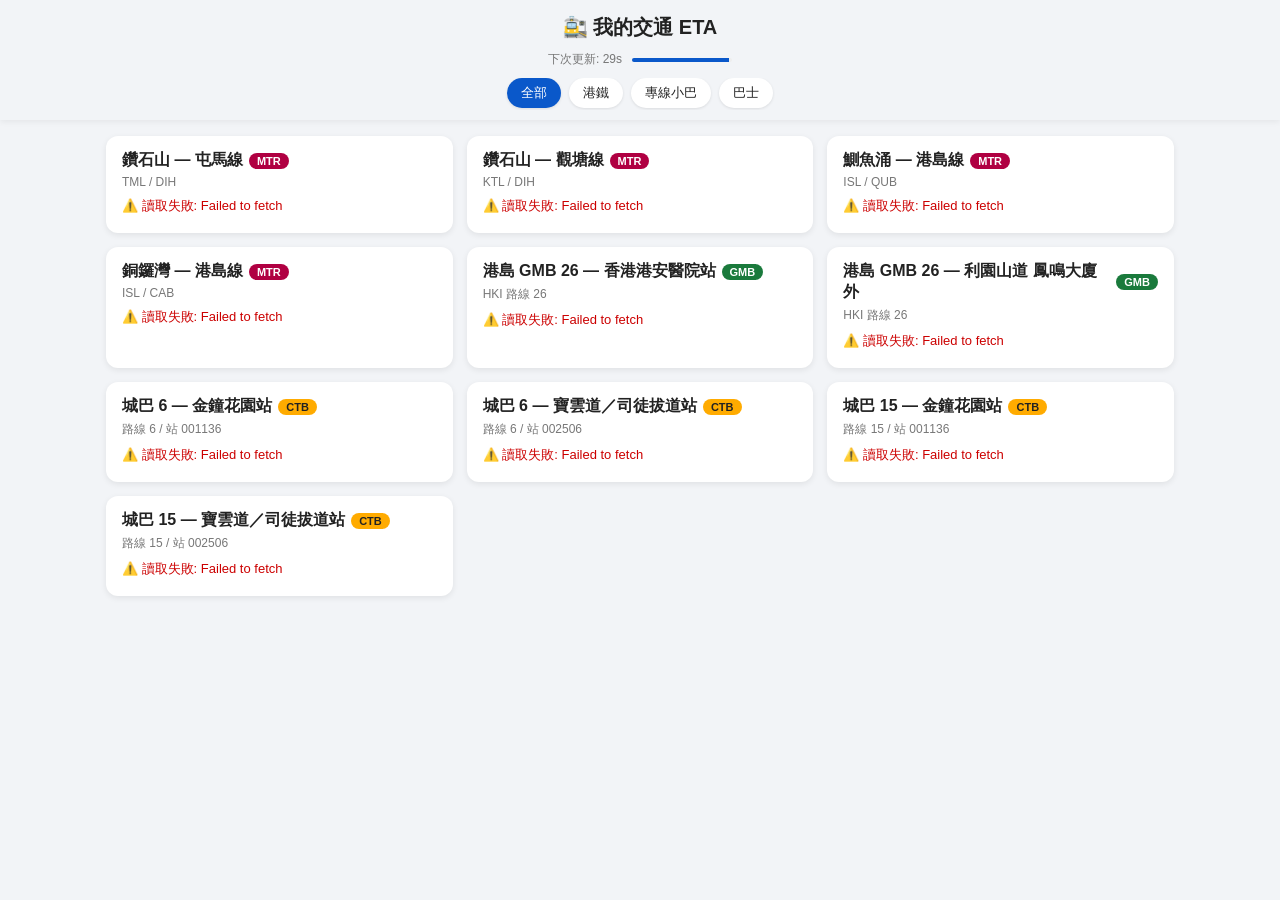
==== hkah-traffic.html @ 570db808 "Refactor ETA display logic and styles" ====
<!DOCTYPE html>
<html lang="zh-Hant">
<head>
<meta charset="UTF-8">
<meta name="viewport" content="width=device-width, initial-scale=1.0">
<title>我的交通ETA</title>
<style>
  * { box-sizing: border-box; }
  :root{
    --bg: #f2f4f7;
    --card-bg: #fff;
    --text: #222;
    --sub: #777;
    --border: #eee;
  }
  @media (prefers-color-scheme: dark){
    :root{
      --bg: #14161a;
      --card-bg: #1e2126;
      --text: #eee;
      --sub: #999;
      --border: #333;
    }
  }
  body {
    font-family: "Noto Sans HK", "PingFang HK", "Microsoft JhengHei", sans-serif;
    background: var(--bg);
    margin: 0;
    padding: 0 0 24px;
    color: var(--text);
  }
  .topbar{
    position: sticky;
    top: 0;
    z-index: 10;
    background: var(--bg);
    padding: 14px 16px 10px;
    box-shadow: 0 2px 6px rgba(0,0,0,0.06);
  }
  h1 {
    font-size: 20px;
    margin: 0 0 10px;
    text-align: center;
  }
  .refresh-info{
    display:flex;
    align-items:center;
    justify-content:center;
    gap:10px;
    font-size:12px;
    color: var(--sub);
    margin-bottom:10px;
  }
  .refresh-track{
    width:100px;
    height:4px;
    background: var(--border);
    border-radius:2px;
    overflow:hidden;
  }
  .refresh-bar{
    height:100%;
    width:100%;
    background:#0a58ca;
    transition: width 1s linear;
  }
  .filter-tabs{
    display:flex;
    gap:8px;
    overflow-x:auto;
    -webkit-overflow-scrolling: touch;
    padding-bottom:2px;
    justify-content:center;
  }
  .tab{
    border:none;
    background: var(--card-bg);
    color: var(--text);
    padding:6px 14px;
    border-radius:16px;
    font-size:13px;
    cursor:pointer;
    white-space:nowrap;
    box-shadow: 0 1px 3px rgba(0,0,0,0.1);
  }
  .tab.active{
    background:#0a58ca;
    color:#fff;
  }
  .grid {
    display: grid;
    grid-template-columns: repeat(auto-fit, minmax(280px, 1fr));
    gap: 14px;
    max-width: 1100px;
    margin: 16px auto 0;
    padding: 0 16px;
  }
  .card {
    background: var(--card-bg);
    border-radius: 12px;
    padding: 14px 16px;
    box-shadow: 0 2px 6px rgba(0,0,0,0.08);
    transition: transform .15s ease, box-shadow .15s ease;
  }
  .card:hover{
    transform: translateY(-2px);
    box-shadow: 0 4px 10px rgba(0,0,0,0.12);
  }
  .card h2 {
    font-size: 16px;
    margin: 0 0 4px;
    display: flex;
    align-items: center;
    gap: 6px;
  }
  .tag {
    font-size: 11px;
    padding: 2px 8px;
    border-radius: 10px;
    color: #fff;
    font-weight: bold;
  }
  .tag.mtr { background: #b00042; }
  .tag.gmb { background: #1a7a3c; }
  .tag.ctb { background: #ffab00; color:#222; }
  .sub {
    font-size: 12px;
    color: var(--sub);
    margin-bottom: 8px;
  }
  .gmb-sub{
    margin-bottom:6px;
  }
  .dir-block {
    margin-bottom: 8px;
  }
  .dir-title {
    font-size: 12px;
    font-weight: bold;
    color: var(--sub);
    margin-bottom: 2px;
  }
  .eta-line {
    font-size: 14px;
    padding: 4px 0;
    border-bottom: 1px dashed var(--border);
    display: flex;
    justify-content: space-between;
    align-items: center;
  }
  .eta-line:last-child { border-bottom: none; }

  /* 一般（非最近）班次：淨係顯示分鐘，唔跳動 */
  .eta-min {
    font-weight: bold;
    color: #0a58ca;
    font-variant-numeric: tabular-nums;
    min-width: 64px;
    text-align: right;
  }
  .eta-min.warn{ color:#e07b00; }
  .eta-min.soon{ color:#c00042; }

  /* 最近一班：突出顯示 + 每秒倒數 */
  .eta-line.primary{
    padding: 8px 0;
  }
  .eta-line.primary .eta-min{
    font-size: 18px;
    min-width: 84px;
  }
  .eta-line.primary .eta-min.soon{
    animation: pulse 1s infinite;
  }
  .live-dot{
    display:inline-block;
    width:6px;
    height:6px;
    border-radius:50%;
    background:#0a58ca;
    margin-right:5px;
    animation: blink 1.4s infinite;
  }
  .eta-min.soon ~ .live-dot,
  .primary .eta-min.soon + .live-dot { background:#c00042; }

  @keyframes pulse{
    0%,100%{ opacity:1; }
    50%{ opacity:.55; }
  }
  @keyframes blink{
    0%,100%{ opacity:1; }
    50%{ opacity:.3; }
  }

  .loading { color: #aaa; font-size: 13px; }
  .error { color: #c00; font-size: 13px; }
  .stale-warning{
    font-size:11px;
    color:#e07b00;
    margin-top:6px;
  }
  .updated {
    font-size: 10px;
    color: var(--sub);
    text-align: right;
    margin-top: 4px;
  }
</style>
</head>
<body>

<div class="topbar">
  <h1>🚉 我的交通 ETA</h1>
  <div class="refresh-info">
    <span id="nextRefresh">下次更新: 30s</span>
    <div class="refresh-track"><div class="refresh-bar" id="refreshBar"></div></div>
  </div>
  <div class="filter-tabs">
    <button class="tab active" data-filter="all">全部</button>
    <button class="tab" data-filter="mtr">港鐵</button>
    <button class="tab" data-filter="gmb">專線小巴</button>
    <button class="tab" data-filter="ctb">巴士</button>
  </div>
</div>

<div class="grid" id="grid"></div>

<script>
/* ========== 設定區：你要嘅站同線 ========== */

const MTR_CONFIG = [
  { title: "鑽石山 — 屯馬線", line: "TML", sta: "DIH",
    dirs: [ {key:"UP", label:"往屯門"}, {key:"DOWN", label:"往烏溪沙"} ] },
  { title: "鑽石山 — 觀塘線", line: "KTL", sta: "DIH",
    dirs: [ {key:"UP", label:"往調景嶺"}, {key:"DOWN", label:"往黃埔"} ] },
  { title: "鰂魚涌 — 港島線", line: "ISL", sta: "QUB",
    dirs: [ {key:"UP", label:"往柴灣"}, {key:"DOWN", label:"往堅尼地城"} ] },
  { title: "銅鑼灣 — 港島線", line: "ISL", sta: "CAB",
    dirs: [ {key:"UP", label:"往柴灣"}, {key:"DOWN", label:"往堅尼地城"} ] },
];

const GMB_CONFIG = [
  { title: "港島 GMB 26 — 香港港安醫院站", region: "HKI", route: "26", stopMatch: "港安醫院", occurrence: 1 },
  { title: "港島 GMB 26 — 利園山道 鳳鳴大廈外", region: "HKI", route: "26", stopMatch: "鳳鳴大廈", occurrence: 1 },
];

const CTB_CONFIG = [
  { title: "城巴 6 — 金鐘花園站", route: "6", stop: "001136" },
  { title: "城巴 6 — 寶雲道／司徒拔道站", route: "6", stop: "002506" },
  { title: "城巴 15 — 金鐘花園站", route: "15", stop: "001136" },
  { title: "城巴 15 — 寶雲道／司徒拔道站", route: "15", stop: "002506" },
];

/* ========== 共用function ========== */

function fmtTime(t) {
  if (!t) return "--";
  const d = new Date(t);
  if (isNaN(d)) return t;
  return d.toTimeString().slice(0,5);
}

function secsLeft(t) {
  if (!t) return null;
  const diff = Math.round((new Date(t).getTime() - Date.now()) / 1000);
  return diff < 0 ? 0 : diff;
}

// 最近一班：mm分ss秒 倒數文字
function countdownText(sec) {
  if (sec === null) return "--";
  if (sec <= 0) return "即將到站";
  const m = Math.floor(sec / 60);
  const s = sec % 60;
  return m > 0 ? `${m}分${String(s).padStart(2,"0")}秒` : `${s}秒`;
}

// 其他班次：淨係顯示「X 分鐘」，唔顯示秒
function minutesText(sec) {
  if (sec === null) return "--";
  if (sec <= 0) return "即將到站";
  const m = Math.ceil(sec / 60);
  return `${m} 分鐘`;
}

function urgencyClass(sec) {
  if (sec === null) return "";
  if (sec <= 60) return "soon";
  if (sec <= 180) return "warn";
  return "";
}

/*
  isPrimary = true  → 呢個係最近一班，每秒倒數 (mm分ss秒) + live dot
  isPrimary = false → 只顯示分鐘數，唔跳動
*/
function etaLineHTML(label, sec, isPrimary) {
  const cls = urgencyClass(sec);
  const rowClass = isPrimary ? "eta-line primary" : "eta-line";
  const dot = isPrimary ? `<span class="live-dot"></span>` : "";
  const text = isPrimary ? countdownText(sec) : minutesText(sec);
  return `<div class="${rowClass}"><span>${dot}${label}</span><span class="eta-min ${cls}">${text}</span></div>`;
}

function makeCard(id, title, tagClass, tagText, sub, dataType) {
  const div = document.createElement("div");
  div.className = "card";
  div.id = id;
  div.dataset.type = dataType;
  div.innerHTML = `
    <h2>${title} <span class="tag ${tagClass}">${tagText}</span></h2>
    <div class="sub">${sub || ""}</div>
    <div class="body loading">載入中...</div>
    <div class="updated"></div>
  `;
  return div;
}

/* ========== 數據層：只存絕對時間 ========== */

const state = {};

function setCardData(cardId, type, data) {
  state[cardId] = { type, data, error: null, lastUpdated: new Date() };
  renderCard(cardId);
}

function setCardError(cardId, msg) {
  if (!state[cardId]) state[cardId] = { type: null, data: null };
  state[cardId].error = msg;
  renderCard(cardId);
}

/* ========== 畫面層 ========== */

function renderCard(cardId) {
  const s = state[cardId];
  const card = document.getElementById(cardId);
  if (!s || !card) return;
  const bodyEl = card.querySelector(".body");
  const updatedEl = card.querySelector(".updated");

  if (!s.data) {
    bodyEl.innerHTML = s.error
      ? `<div class="error">⚠️ ${s.error}</div>`
      : `<div class="loading">載入中...</div>`;
    bodyEl.classList.toggle("loading", !s.error);
    updatedEl.textContent = "";
    return;
  }

  let html = "";
  if (s.type === "mtr") html = renderMTR(s.data);
  else if (s.type === "ctb") html = renderCTB(s.data);
  else if (s.type === "gmb") html = renderGMB(s.data);

  if (s.error) {
    html += `<div class="stale-warning">⚠️ 更新失敗，顯示舊資料</div>`;
  }

  bodyEl.innerHTML = html;
  bodyEl.classList.remove("loading");
  updatedEl.textContent = "更新於 " + s.lastUpdated.toTimeString().slice(0,8);
}

// 每個方向自己嘅第一班先係 primary（有秒倒數）
function renderMTR(data) {
  let html = "";
  data.dirs.forEach(d => {
    html += `<div class="dir-block"><div class="dir-title">${d.label}</div>`;
    if (d.items.length === 0) {
      html += `<div class="eta-line"><span>暫無班次</span></div>`;
    } else {
      d.items.forEach((item, idx) => {
        const sec = secsLeft(item.time);
        html += etaLineHTML(`${fmtTime(item.time)} (${item.plat}號月台)`, sec, idx === 0);
      });
    }
    html += `</div>`;
  });
  return html;
}

function renderCTB(data) {
  if (data.items.length === 0) return `<div class="eta-line"><span>暫無班次</span></div>`;
  let html = "";
  data.items.forEach((t, idx) => {
    const sec = secsLeft(t.eta);
    const dirLabel = t.dir === "I" ? "回程" : "去程";
    html += etaLineHTML(`${dirLabel} → ${t.dest || ""}`, sec, idx === 0);
  });
  return html;
}

function renderGMB(data) {
  let html = `<div class="sub gmb-sub">${data.subLabel}</div>`;
  if (data.items.length === 0) {
    html += `<div class="eta-line"><span>暫無班次</span></div>`;
  } else {
    data.items.forEach((t, idx) => {
      const sec = secsLeft(t.eta);
      html += etaLineHTML(fmtTime(t.eta), sec, idx === 0);
    });
  }
  return html;
}

/* ========== MTR fetch ========== */

async function loadMTR(cfg, cardId) {
  try {
    const url = `https://rt.data.gov.hk/v1/transport/mtr/getSchedule.php?line=${cfg.line}&sta=${cfg.sta}&lang=TC`;
    const res = await fetch(url);
    const json = await res.json();
    if (json.status === 0) {
      setCardError(cardId, json.message || "暫時冇資料 / 服務調整");
      return;
    }
    const key = `${cfg.line}-${cfg.sta}`;
    const raw = json.data && json.data[key];
    if (!raw) {
      setCardError(cardId, "暫時冇班次資料");
      return;
    }
    const dirs = cfg.dirs.map(d => ({
      label: d.label,
      items: (raw[d.key] || []).slice(0,3).map(t => ({ time: t.time, plat: t.plat }))
    }));
    setCardData(cardId, "mtr", { dirs });
  } catch (e) {
    setCardError(cardId, "讀取失敗: " + e.message);
  }
}

/* ========== Citybus fetch ========== */

async function loadCTB(cfg, cardId) {
  try {
    const url = `https://rt.data.gov.hk/v2/transport/citybus/eta/CTB/${cfg.stop}/${cfg.route}`;
    const res = await fetch(url);
    const json = await res.json();
    const arr = json.data || [];
    const items = arr.slice(0,4).map(t => ({ dir: t.dir, dest: t.dest, eta: t.eta }));
    setCardData(cardId, "ctb", { items });
  } catch (e) {
    setCardError(cardId, "讀取失敗: " + e.message);
  }
}

/* ========== GMB fetch ========== */

const gmbRouteCache = {};
const gmbStopCache = {};

async function fetchGmbRoute(region, route) {
  const key = `${region}-${route}`;
  if (gmbRouteCache[key]) return gmbRouteCache[key];
  const res = await fetch(`https://data.etagmb.gov.hk/route/${region}/${route}`);
  const json = await res.json();
  const routeData = json.data;
  const routeList = Array.isArray(routeData) ? routeData : (routeData ? [routeData] : []);
  gmbRouteCache[key] = routeList;
  return routeList;
}

async function fetchGmbRouteStops(routeId, routeSeq) {
  const key = `${routeId}-${routeSeq}`;
  if (gmbStopCache[key]) return gmbStopCache[key];
  const res = await fetch(`https://data.etagmb.gov.hk/route-stop/${routeId}/${routeSeq}`);
  const json = await res.json();
  const stops = (json.data && json.data.route_stops) ? json.data.route_stops : [];
  gmbStopCache[key] = stops;
  return stops;
}

async function loadGMB(cfg, cardId) {
  try {
    const routeList = await fetchGmbRoute(cfg.region, cfg.route);
    if (routeList.length === 0) {
      setCardError(cardId, "搵唔到路線資料");
      return;
    }

    let matches = [];
    for (const r of routeList) {
      const routeId = r.route_id;
      for (const dirInfo of (r.directions || [])) {
        const routeSeq = dirInfo.route_seq;
        const stops = await fetchGmbRouteStops(routeId, routeSeq);
        stops.forEach(s => {
          if (s.name_tc && s.name_tc.includes(cfg.stopMatch)) {
            matches.push({
              route_id: routeId,
              route_seq: routeSeq,
              stop_id: s.stop_id,
              stop_seq: s.stop_seq,
              name: s.name_tc
            });
          }
        });
      }
    }

    if (matches.length === 0) {
      setCardError(cardId, `搵唔到站名含「${cfg.stopMatch}」`);
      return;
    }

    const occIdx = (cfg.occurrence || 1) - 1;
    const found = matches[occIdx] || matches[0];

    const etaUrl = `https://data.etagmb.gov.hk/eta/route-stop/${found.route_id}/${found.route_seq}/${found.stop_seq}`;
    const etaRes = await fetch(etaUrl);
    const etaJson = await etaRes.json();
    const etaArr = (etaJson.data && etaJson.data[0] && etaJson.data[0].eta) || [];
    const items = etaArr.slice(0,3).map(t => ({ eta: t.eta }));
    const subLabel = `配對站名：${found.name}（第${found.stop_seq}站）`;

    setCardData(cardId, "gmb", { subLabel, items });
  } catch (e) {
    setCardError(cardId, "讀取失敗: " + e.message);
  }
}

/* ========== 初始化畫面 ========== */

const grid = document.getElementById("grid");
const fetchTasks = [];

MTR_CONFIG.forEach((cfg, i) => {
  const id = `mtr-${i}`;
  grid.appendChild(makeCard(id, cfg.title, "mtr", "MTR", `${cfg.line} / ${cfg.sta}`, "mtr"));
  fetchTasks.push(() => loadMTR(cfg, id));
});

GMB_CONFIG.forEach((cfg, i) => {
  const id = `gmb-${i}`;
  grid.appendChild(makeCard(id, cfg.title, "gmb", "GMB", `${cfg.region} 路線 ${cfg.route}`, "gmb"));
  fetchTasks.push(() => loadGMB(cfg, id));
});

CTB_CONFIG.forEach((cfg, i) => {
  const id = `ctb-${i}`;
  grid.appendChild(makeCard(id, cfg.title, "ctb", "CTB", `路線 ${cfg.route} / 站 ${cfg.stop}`, "ctb"));
  fetchTasks.push(() => loadCTB(cfg, id));
});

function fetchAll() {
  fetchTasks.forEach(fn => fn());
}

function renderAllCards() {
  Object.keys(state).forEach(renderCard);
}

/* ========== Master clock ========== */

const REFRESH_SECONDS = 30;
let tickCount = 0;

function updateRefreshIndicator(remaining) {
  const el = document.getElementById("nextRefresh");
  if (el) el.textContent = `下次更新: ${remaining}s`;
  const bar = document.getElementById("refreshBar");
  if (bar) bar.style.width = `${(remaining / REFRESH_SECONDS) * 100}%`;
}

function masterTick() {
  tickCount++;
  renderAllCards();
  const remaining = REFRESH_SECONDS - (tickCount % REFRESH_SECONDS);
  updateRefreshIndicator(remaining);
  if (tickCount % REFRESH_SECONDS === 0) {
    fetchAll();
  }
}

/* ========== 分類 Tab 篩選 ========== */

document.querySelectorAll(".tab").forEach(btn => {
  btn.addEventListener("click", () => {
    document.querySelectorAll(".tab").forEach(b => b.classList.remove("active"));
    btn.classList.add("active");
    const filter = btn.dataset.filter;
    document.querySelectorAll(".card").forEach(card => {
      card.style.display = (filter === "all" || card.dataset.type === filter) ? "" : "none";
    });
  });
});

/* ========== 啟動 ========== */

fetchAll();
updateRefreshIndicator(REFRESH_SECONDS);
setInterval(masterTick, 1000);
</script>

</body>
</html>
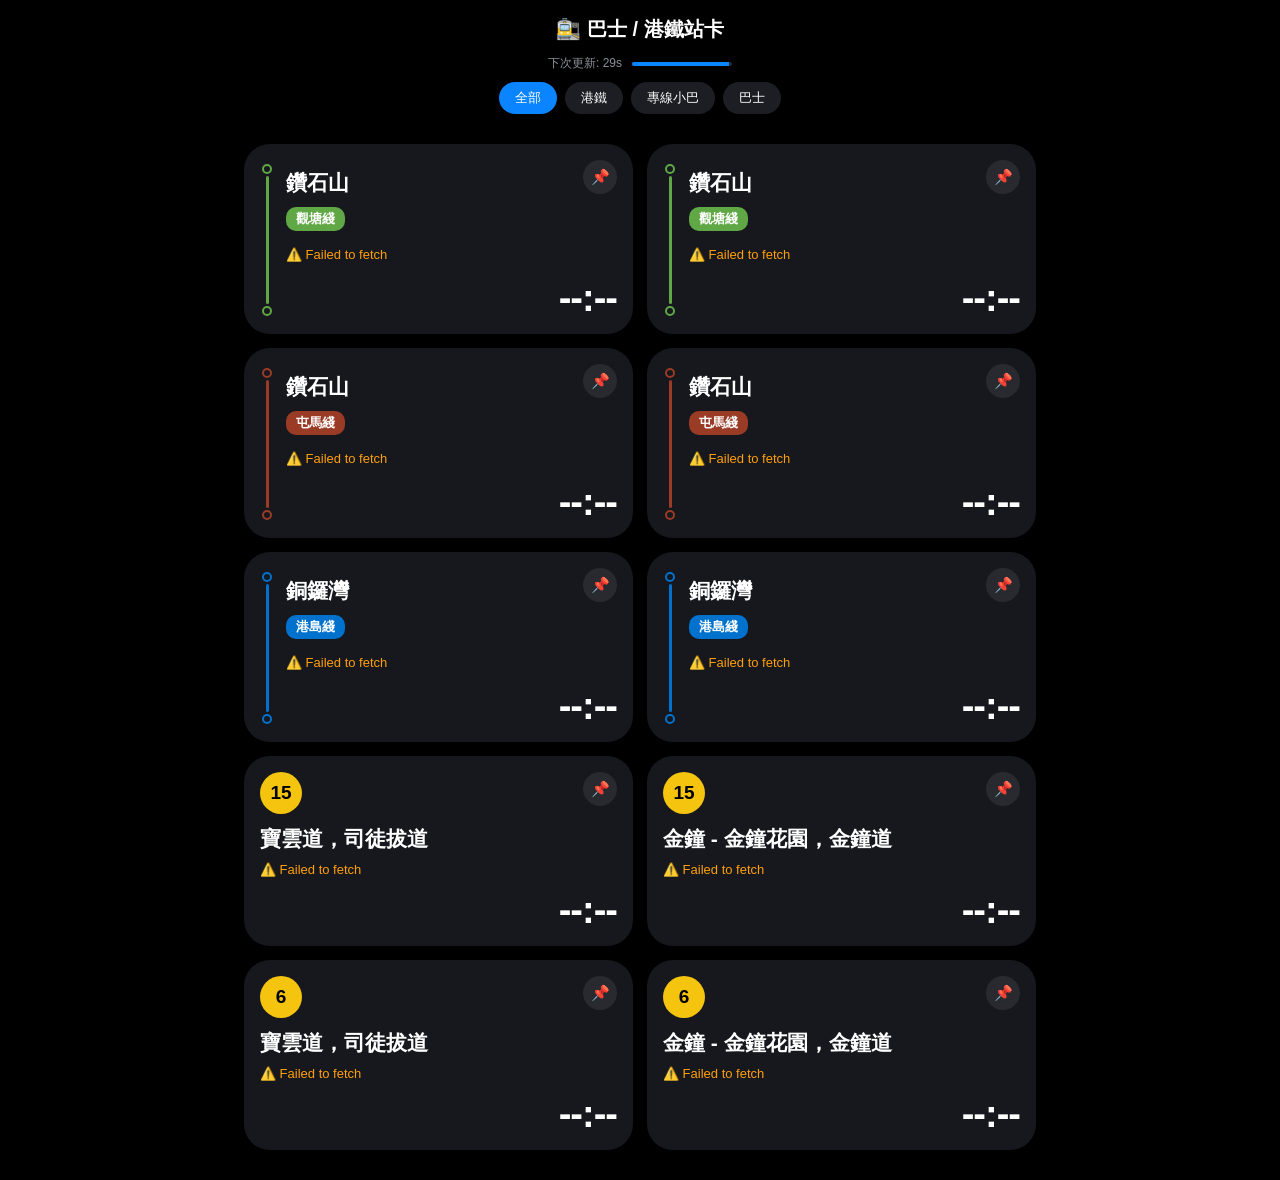
==== commit 66ea8e19: "Refactor hkah-traffic.html for improved structure Refactor HTML and JavaScript for traffic ETA appli" ====
--- a/hkah-traffic.html
+++ b/hkah-traffic.html
@@ -6,212 +6,97 @@
 <title>我的交通ETA</title>
 <style>
   * { box-sizing: border-box; }
-  :root{
-    --bg: #f2f4f7;
-    --card-bg: #fff;
-    --text: #222;
-    --sub: #777;
-    --border: #eee;
-  }
-  @media (prefers-color-scheme: dark){
-    :root{
-      --bg: #14161a;
-      --card-bg: #1e2126;
-      --text: #eee;
-      --sub: #999;
-      --border: #333;
-    }
-  }
   body {
-    font-family: "Noto Sans HK", "PingFang HK", "Microsoft JhengHei", sans-serif;
-    background: var(--bg);
-    margin: 0;
-    padding: 0 0 24px;
-    color: var(--text);
+    background:#000;
+    color:#fff;
+    font-family:-apple-system,"PingFang HK","Noto Sans HK",sans-serif;
+    margin:0;
+    padding:0 0 30px;
   }
   .topbar{
-    position: sticky;
-    top: 0;
-    z-index: 10;
-    background: var(--bg);
-    padding: 14px 16px 10px;
-    box-shadow: 0 2px 6px rgba(0,0,0,0.06);
-  }
-  h1 {
-    font-size: 20px;
-    margin: 0 0 10px;
-    text-align: center;
-  }
+    position:sticky; top:0; z-index:10;
+    background:#000;
+    padding:16px 16px 10px;
+  }
+  h1{ font-size:20px; text-align:center; margin:0 0 12px; font-weight:700; }
   .refresh-info{
+    display:flex; align-items:center; justify-content:center;
+    gap:10px; font-size:12px; color:#8b8f98; margin-bottom:10px;
+  }
+  .refresh-track{ width:100px; height:4px; background:#2a2c31; border-radius:2px; overflow:hidden; }
+  .refresh-bar{ height:100%; width:100%; background:#0a84ff; transition:width 1s linear; }
+  .filter-tabs{ display:flex; gap:8px; overflow-x:auto; justify-content:center; padding-bottom:4px; }
+  .tab{
+    border:none; background:#1c1e24; color:#fff; padding:7px 16px;
+    border-radius:16px; font-size:13px; cursor:pointer; white-space:nowrap;
+  }
+  .tab.active{ background:#0a84ff; }
+
+  .grid{
+    display:grid;
+    grid-template-columns:repeat(2,1fr);
+    gap:14px;
+    max-width:820px;
+    margin:16px auto 0;
+    padding:0 14px;
+  }
+  @media (max-width:520px){ .grid{ grid-template-columns:1fr 1fr; gap:10px; padding:0 8px; } }
+
+  .card{
+    background:#16181d;
+    border-radius:26px;
+    padding:16px 16px 14px;
     display:flex;
-    align-items:center;
-    justify-content:center;
-    gap:10px;
-    font-size:12px;
-    color: var(--sub);
-    margin-bottom:10px;
-  }
-  .refresh-track{
-    width:100px;
-    height:4px;
-    background: var(--border);
-    border-radius:2px;
-    overflow:hidden;
-  }
-  .refresh-bar{
-    height:100%;
-    width:100%;
-    background:#0a58ca;
-    transition: width 1s linear;
-  }
-  .filter-tabs{
-    display:flex;
-    gap:8px;
-    overflow-x:auto;
-    -webkit-overflow-scrolling: touch;
-    padding-bottom:2px;
-    justify-content:center;
-  }
-  .tab{
-    border:none;
-    background: var(--card-bg);
-    color: var(--text);
-    padding:6px 14px;
-    border-radius:16px;
-    font-size:13px;
-    cursor:pointer;
-    white-space:nowrap;
-    box-shadow: 0 1px 3px rgba(0,0,0,0.1);
-  }
-  .tab.active{
-    background:#0a58ca;
-    color:#fff;
-  }
-  .grid {
-    display: grid;
-    grid-template-columns: repeat(auto-fit, minmax(280px, 1fr));
-    gap: 14px;
-    max-width: 1100px;
-    margin: 16px auto 0;
-    padding: 0 16px;
-  }
-  .card {
-    background: var(--card-bg);
-    border-radius: 12px;
-    padding: 14px 16px;
-    box-shadow: 0 2px 6px rgba(0,0,0,0.08);
-    transition: transform .15s ease, box-shadow .15s ease;
-  }
-  .card:hover{
-    transform: translateY(-2px);
-    box-shadow: 0 4px 10px rgba(0,0,0,0.12);
-  }
-  .card h2 {
-    font-size: 16px;
-    margin: 0 0 4px;
-    display: flex;
-    align-items: center;
-    gap: 6px;
-  }
-  .tag {
-    font-size: 11px;
-    padding: 2px 8px;
-    border-radius: 10px;
-    color: #fff;
-    font-weight: bold;
-  }
-  .tag.mtr { background: #b00042; }
-  .tag.gmb { background: #1a7a3c; }
-  .tag.ctb { background: #ffab00; color:#222; }
-  .sub {
-    font-size: 12px;
-    color: var(--sub);
-    margin-bottom: 8px;
-  }
-  .gmb-sub{
-    margin-bottom:6px;
-  }
-  .dir-block {
-    margin-bottom: 8px;
-  }
-  .dir-title {
-    font-size: 12px;
-    font-weight: bold;
-    color: var(--sub);
-    margin-bottom: 2px;
-  }
-  .eta-line {
-    font-size: 14px;
-    padding: 4px 0;
-    border-bottom: 1px dashed var(--border);
-    display: flex;
-    justify-content: space-between;
-    align-items: center;
-  }
-  .eta-line:last-child { border-bottom: none; }
-
-  /* 一般（非最近）班次：淨係顯示分鐘，唔跳動 */
-  .eta-min {
-    font-weight: bold;
-    color: #0a58ca;
-    font-variant-numeric: tabular-nums;
-    min-width: 64px;
-    text-align: right;
-  }
-  .eta-min.warn{ color:#e07b00; }
-  .eta-min.soon{ color:#c00042; }
-
-  /* 最近一班：突出顯示 + 每秒倒數 */
-  .eta-line.primary{
-    padding: 8px 0;
-  }
-  .eta-line.primary .eta-min{
-    font-size: 18px;
-    min-width: 84px;
-  }
-  .eta-line.primary .eta-min.soon{
-    animation: pulse 1s infinite;
-  }
-  .live-dot{
-    display:inline-block;
-    width:6px;
-    height:6px;
-    border-radius:50%;
-    background:#0a58ca;
-    margin-right:5px;
-    animation: blink 1.4s infinite;
-  }
-  .eta-min.soon ~ .live-dot,
-  .primary .eta-min.soon + .live-dot { background:#c00042; }
-
-  @keyframes pulse{
-    0%,100%{ opacity:1; }
-    50%{ opacity:.55; }
-  }
-  @keyframes blink{
-    0%,100%{ opacity:1; }
-    50%{ opacity:.3; }
-  }
-
-  .loading { color: #aaa; font-size: 13px; }
-  .error { color: #c00; font-size: 13px; }
-  .stale-warning{
-    font-size:11px;
-    color:#e07b00;
-    margin-top:6px;
-  }
-  .updated {
-    font-size: 10px;
-    color: var(--sub);
-    text-align: right;
-    margin-top: 4px;
-  }
+    flex-direction:column;
+    justify-content:space-between;
+    min-height:190px;
+  }
+
+  .card-top{ display:flex; justify-content:space-between; align-items:flex-start; }
+  .route-badge{
+    width:42px; height:42px; border-radius:50%;
+    display:flex; align-items:center; justify-content:center;
+    font-weight:800; font-size:19px; color:#000;
+    background:#F4C40F; /* 巴士：黃色 */
+  }
+  .route-badge.gmb{ background:#3aa757; color:#fff; } /* 專線小巴：綠色 */
+  .pin-badge{
+    width:34px; height:34px; border-radius:50%;
+    background:rgba(255,255,255,.08);
+    display:flex; align-items:center; justify-content:center;
+    font-size:15px; color:#ccc;
+  }
+
+  .stop-name{ font-size:21px; font-weight:800; margin-top:10px; line-height:1.25; }
+  .direction{ font-size:15px; color:#b8bcc4; margin-top:2px; }
+  .eta-minutes{ font-size:15px; color:#b8bcc4; margin-top:2px; }
+
+  .card-bottom{ display:flex; justify-content:space-between; align-items:flex-end; margin-top:10px; }
+  .timestamp{ font-family:"SF Mono",Menlo,monospace; font-size:13px; color:#7d818a; }
+  .big-countdown{
+    font-size:38px; font-weight:800;
+    font-variant-numeric:tabular-nums; letter-spacing:-1px;
+  }
+  .big-countdown.soon{ color:#ff453a; }
+
+  /* ---- 港鐵卡：左邊嘅路綫直線指示 ---- */
+  .card.mtr{ flex-direction:row; gap:12px; }
+  .mtr-track{ width:14px; display:flex; flex-direction:column; align-items:center; padding:4px 0; }
+  .mtr-track .dot{ width:10px; height:10px; border-radius:50%; border:2.5px solid #fff; background:#16181d; }
+  .mtr-track .line{ flex:1; width:3px; margin:2px 0; border-radius:2px; }
+  .mtr-content{ flex:1; display:flex; flex-direction:column; justify-content:space-between; }
+  .line-pill{
+    display:inline-block; padding:3px 10px; border-radius:10px;
+    font-size:13px; font-weight:700; color:#fff; margin-top:6px; width:fit-content;
+  }
+
+  .error-text{ color:#ff9f0a; font-size:13px; }
 </style>
 </head>
 <body>
 
 <div class="topbar">
-  <h1>🚉 我的交通 ETA</h1>
+  <h1>🚉 巴士 / 港鐵站卡</h1>
   <div class="refresh-info">
     <span id="nextRefresh">下次更新: 30s</span>
     <div class="refresh-track"><div class="refresh-bar" id="refreshBar"></div></div>
@@ -227,300 +112,196 @@
 <div class="grid" id="grid"></div>
 
 <script>
-/* ========== 設定區：你要嘅站同線 ========== */
+/* ========== 設定：一張卡 = 一個路線/一條綫 + 一個方向 ========== */
+
+const LINE_COLORS = {
+  KTL:"#5FA845", TML:"#9A3B26", ISL:"#0072CE",
+  TWL:"#E2231A", EAL:"#53B7E8", SIL:"#BAC429",
+  TCL:"#F3982D", AEL:"#00888A",
+};
+const LINE_NAMES = {
+  KTL:"觀塘綫", TML:"屯馬綫", ISL:"港島綫", TWL:"荃灣綫",
+  EAL:"東鐵綫", SIL:"南港島綫", TCL:"機場快綫", AEL:"機場快綫",
+};
 
 const MTR_CONFIG = [
-  { title: "鑽石山 — 屯馬線", line: "TML", sta: "DIH",
-    dirs: [ {key:"UP", label:"往屯門"}, {key:"DOWN", label:"往烏溪沙"} ] },
-  { title: "鑽石山 — 觀塘線", line: "KTL", sta: "DIH",
-    dirs: [ {key:"UP", label:"往調景嶺"}, {key:"DOWN", label:"往黃埔"} ] },
-  { title: "鰂魚涌 — 港島線", line: "ISL", sta: "QUB",
-    dirs: [ {key:"UP", label:"往柴灣"}, {key:"DOWN", label:"往堅尼地城"} ] },
-  { title: "銅鑼灣 — 港島線", line: "ISL", sta: "CAB",
-    dirs: [ {key:"UP", label:"往柴灣"}, {key:"DOWN", label:"往堅尼地城"} ] },
+  { title:"鑽石山", line:"KTL", sta:"DIH", dirKey:"UP",   dirLabel:"調景嶺" },
+  { title:"鑽石山", line:"KTL", sta:"DIH", dirKey:"DOWN", dirLabel:"黃埔" },
+  { title:"鑽石山", line:"TML", sta:"DIH", dirKey:"UP",   dirLabel:"屯門" },
+  { title:"鑽石山", line:"TML", sta:"DIH", dirKey:"DOWN", dirLabel:"烏溪沙" },
+  { title:"銅鑼灣", line:"ISL", sta:"CAB", dirKey:"UP",   dirLabel:"柴灣" },
+  { title:"銅鑼灣", line:"ISL", sta:"CAB", dirKey:"DOWN", dirLabel:"堅尼地城" },
 ];
 
+const CTB_CONFIG = [
+  { title:"寶雲道，司徒拔道", route:"15", stop:"002506" },
+  { title:"金鐘 - 金鐘花園，金鐘道", route:"15", stop:"001136" },
+  { title:"寶雲道，司徒拔道", route:"6",  stop:"002506" },
+  { title:"金鐘 - 金鐘花園，金鐘道", route:"6",  stop:"001136" },
+];
+
 const GMB_CONFIG = [
-  { title: "港島 GMB 26 — 香港港安醫院站", region: "HKI", route: "26", stopMatch: "港安醫院", occurrence: 1 },
-  { title: "港島 GMB 26 — 利園山道 鳳鳴大廈外", region: "HKI", route: "26", stopMatch: "鳳鳴大廈", occurrence: 1 },
+  // 保留你原本嗰個 GMB_CONFIG 就得
 ];
 
-const CTB_CONFIG = [
-  { title: "城巴 6 — 金鐘花園站", route: "6", stop: "001136" },
-  { title: "城巴 6 — 寶雲道／司徒拔道站", route: "6", stop: "002506" },
-  { title: "城巴 15 — 金鐘花園站", route: "15", stop: "001136" },
-  { title: "城巴 15 — 寶雲道／司徒拔道站", route: "15", stop: "002506" },
-];
-
 /* ========== 共用function ========== */
 
-function fmtTime(t) {
-  if (!t) return "--";
-  const d = new Date(t);
-  if (isNaN(d)) return t;
-  return d.toTimeString().slice(0,5);
-}
-
-function secsLeft(t) {
-  if (!t) return null;
-  const diff = Math.round((new Date(t).getTime() - Date.now()) / 1000);
+function secsLeft(t){
+  if(!t) return null;
+  const diff = Math.round((new Date(t).getTime() - Date.now())/1000);
   return diff < 0 ? 0 : diff;
 }
 
-// 最近一班：mm分ss秒 倒數文字
-function countdownText(sec) {
-  if (sec === null) return "--";
-  if (sec <= 0) return "即將到站";
-  const m = Math.floor(sec / 60);
-  const s = sec % 60;
-  return m > 0 ? `${m}分${String(s).padStart(2,"0")}秒` : `${s}秒`;
-}
-
-// 其他班次：淨係顯示「X 分鐘」，唔顯示秒
-function minutesText(sec) {
-  if (sec === null) return "--";
-  if (sec <= 0) return "即將到站";
-  const m = Math.ceil(sec / 60);
-  return `${m} 分鐘`;
-}
-
-function urgencyClass(sec) {
-  if (sec === null) return "";
-  if (sec <= 60) return "soon";
-  if (sec <= 180) return "warn";
-  return "";
-}
-
-/*
-  isPrimary = true  → 呢個係最近一班，每秒倒數 (mm分ss秒) + live dot
-  isPrimary = false → 只顯示分鐘數，唔跳動
-*/
-function etaLineHTML(label, sec, isPrimary) {
-  const cls = urgencyClass(sec);
-  const rowClass = isPrimary ? "eta-line primary" : "eta-line";
-  const dot = isPrimary ? `<span class="live-dot"></span>` : "";
-  const text = isPrimary ? countdownText(sec) : minutesText(sec);
-  return `<div class="${rowClass}"><span>${dot}${label}</span><span class="eta-min ${cls}">${text}</span></div>`;
-}
-
-function makeCard(id, title, tagClass, tagText, sub, dataType) {
-  const div = document.createElement("div");
-  div.className = "card";
-  div.id = id;
-  div.dataset.type = dataType;
-  div.innerHTML = `
-    <h2>${title} <span class="tag ${tagClass}">${tagText}</span></h2>
-    <div class="sub">${sub || ""}</div>
-    <div class="body loading">載入中...</div>
-    <div class="updated"></div>
-  `;
+// 右下角大字：分:秒 (例如 1:17 / 10:04)
+function bigCountdownText(sec){
+  if(sec===null) return "--:--";
+  if(sec<=0) return "到站";
+  const m = Math.floor(sec/60);
+  const s = sec%60;
+  return `${m}:${String(s).padStart(2,"0")}`;
+}
+
+/* ========== 卡片建立 ========== */
+
+function makeBusCard(id, title, badgeText, badgeClass, dataType){
+  const div=document.createElement("div");
+  div.className="card bus";
+  div.id=id;
+  div.dataset.type=dataType;
+  div.innerHTML=`
+    <div class="card-top">
+      <div class="route-badge ${badgeClass}">${badgeText}</div>
+      <div class="pin-badge">📌</div>
+    </div>
+    <div class="stop-name">${title}</div>
+    <div class="direction body-direction">載入中…</div>
+    <div class="eta-minutes body-etaminutes"></div>
+    <div class="card-bottom">
+      <div class="timestamp body-timestamp"></div>
+      <div class="big-countdown body-bigcountdown">--:--</div>
+    </div>`;
   return div;
 }
 
-/* ========== 數據層：只存絕對時間 ========== */
+function makeMtrCard(id, cfg){
+  const color = LINE_COLORS[cfg.line] || "#888";
+  const div=document.createElement("div");
+  div.className="card mtr";
+  div.id=id;
+  div.dataset.type="mtr";
+  div.innerHTML=`
+    <div class="mtr-track">
+      <span class="dot" style="border-color:${color}"></span>
+      <span class="line" style="background:${color}"></span>
+      <span class="dot" style="border-color:${color}"></span>
+    </div>
+    <div class="mtr-content">
+      <div class="card-top">
+        <div class="stop-name">${cfg.title}</div>
+        <div class="pin-badge">📌</div>
+      </div>
+      <div class="line-pill" style="background:${color}">${LINE_NAMES[cfg.line]||cfg.line}</div>
+      <div class="direction body-direction">載入中…</div>
+      <div class="eta-minutes body-etaminutes"></div>
+      <div class="card-bottom">
+        <div class="timestamp body-timestamp"></div>
+        <div class="big-countdown body-bigcountdown">--:--</div>
+      </div>
+    </div>`;
+  return div;
+}
+
+/* ========== 資料層：淨係存絕對時間 ========== */
 
 const state = {};
 
-function setCardData(cardId, type, data) {
-  state[cardId] = { type, data, error: null, lastUpdated: new Date() };
+function setCardData(cardId, direction, etaAbsArr){
+  state[cardId] = { direction, etaAbs: etaAbsArr, error:null };
   renderCard(cardId);
 }
-
-function setCardError(cardId, msg) {
-  if (!state[cardId]) state[cardId] = { type: null, data: null };
+function setCardError(cardId, msg){
+  if(!state[cardId]) state[cardId] = { direction:"", etaAbs:[] };
   state[cardId].error = msg;
   renderCard(cardId);
 }
 
-/* ========== 畫面層 ========== */
-
-function renderCard(cardId) {
+function renderCard(cardId){
   const s = state[cardId];
   const card = document.getElementById(cardId);
-  if (!s || !card) return;
-  const bodyEl = card.querySelector(".body");
-  const updatedEl = card.querySelector(".updated");
-
-  if (!s.data) {
-    bodyEl.innerHTML = s.error
-      ? `<div class="error">⚠️ ${s.error}</div>`
-      : `<div class="loading">載入中...</div>`;
-    bodyEl.classList.toggle("loading", !s.error);
-    updatedEl.textContent = "";
+  if(!s || !card) return;
+
+  const dirEl = card.querySelector(".body-direction");
+  const etaEl = card.querySelector(".body-etaminutes");
+  const tsEl  = card.querySelector(".body-timestamp");
+  const bigEl = card.querySelector(".body-bigcountdown");
+
+  if(s.error && (!s.etaAbs || s.etaAbs.length===0)){
+    dirEl.textContent = "";
+    etaEl.innerHTML = `<span class="error-text">⚠️ ${s.error}</span>`;
+    bigEl.textContent = "--:--";
+    tsEl.textContent = "";
     return;
   }
 
-  let html = "";
-  if (s.type === "mtr") html = renderMTR(s.data);
-  else if (s.type === "ctb") html = renderCTB(s.data);
-  else if (s.type === "gmb") html = renderGMB(s.data);
-
-  if (s.error) {
-    html += `<div class="stale-warning">⚠️ 更新失敗，顯示舊資料</div>`;
-  }
-
-  bodyEl.innerHTML = html;
-  bodyEl.classList.remove("loading");
-  updatedEl.textContent = "更新於 " + s.lastUpdated.toTimeString().slice(0,8);
-}
-
-// 每個方向自己嘅第一班先係 primary（有秒倒數）
-function renderMTR(data) {
-  let html = "";
-  data.dirs.forEach(d => {
-    html += `<div class="dir-block"><div class="dir-title">${d.label}</div>`;
-    if (d.items.length === 0) {
-      html += `<div class="eta-line"><span>暫無班次</span></div>`;
-    } else {
-      d.items.forEach((item, idx) => {
-        const sec = secsLeft(item.time);
-        html += etaLineHTML(`${fmtTime(item.time)} (${item.plat}號月台)`, sec, idx === 0);
-      });
-    }
-    html += `</div>`;
-  });
-  return html;
-}
-
-function renderCTB(data) {
-  if (data.items.length === 0) return `<div class="eta-line"><span>暫無班次</span></div>`;
-  let html = "";
-  data.items.forEach((t, idx) => {
-    const sec = secsLeft(t.eta);
-    const dirLabel = t.dir === "I" ? "回程" : "去程";
-    html += etaLineHTML(`${dirLabel} → ${t.dest || ""}`, sec, idx === 0);
-  });
-  return html;
-}
-
-function renderGMB(data) {
-  let html = `<div class="sub gmb-sub">${data.subLabel}</div>`;
-  if (data.items.length === 0) {
-    html += `<div class="eta-line"><span>暫無班次</span></div>`;
-  } else {
-    data.items.forEach((t, idx) => {
-      const sec = secsLeft(t.eta);
-      html += etaLineHTML(fmtTime(t.eta), sec, idx === 0);
-    });
-  }
-  return html;
-}
-
-/* ========== MTR fetch ========== */
-
-async function loadMTR(cfg, cardId) {
-  try {
-    const url = `https://rt.data.gov.hk/v1/transport/mtr/getSchedule.php?line=${cfg.line}&sta=${cfg.sta}&lang=TC`;
-    const res = await fetch(url);
-    const json = await res.json();
-    if (json.status === 0) {
-      setCardError(cardId, json.message || "暫時冇資料 / 服務調整");
-      return;
-    }
-    const key = `${cfg.line}-${cfg.sta}`;
-    const raw = json.data && json.data[key];
-    if (!raw) {
-      setCardError(cardId, "暫時冇班次資料");
-      return;
-    }
-    const dirs = cfg.dirs.map(d => ({
-      label: d.label,
-      items: (raw[d.key] || []).slice(0,3).map(t => ({ time: t.time, plat: t.plat }))
-    }));
-    setCardData(cardId, "mtr", { dirs });
-  } catch (e) {
-    setCardError(cardId, "讀取失敗: " + e.message);
-  }
+  const secsArr = s.etaAbs.map(secsLeft);
+  dirEl.textContent = "往 " + s.direction;
+  etaEl.textContent = secsArr.map(sec=>{
+    if(sec===null) return "--";
+    return Math.max(0, Math.round(sec/60)) + "分";
+  }).join(" / ");
+  tsEl.textContent = new Date().toTimeString().slice(0,8);
+  bigEl.textContent = bigCountdownText(secsArr[0]);
+  bigEl.classList.toggle("soon", secsArr[0]!==null && secsArr[0]<=60);
+}
+
+function renderAllCards(){ Object.keys(state).forEach(renderCard); }
+
+/* ========== MTR fetch（帶cache，同一車站/綫淨係fetch一次） ========== */
+
+const mtrCache = {};
+async function fetchMtrStation(line, sta){
+  const key = `${line}-${sta}`;
+  const now = Date.now();
+  if(mtrCache[key] && now - mtrCache[key].ts < 15000) return mtrCache[key].data;
+  const url = `https://rt.data.gov.hk/v1/transport/mtr/getSchedule.php?line=${line}&sta=${sta}&lang=TC`;
+  const res = await fetch(url);
+  const json = await res.json();
+  if(json.status===0) throw new Error(json.message || "服務調整");
+  const data = json.data && json.data[key];
+  mtrCache[key] = { ts:now, data };
+  return data;
+}
+
+async function loadMtrCard(cfg, cardId){
+  try{
+    const raw = await fetchMtrStation(cfg.line, cfg.sta);
+    const arr = (raw && raw[cfg.dirKey]) || [];
+    if(arr.length===0){ setCardError(cardId, "暫無班次"); return; }
+    setCardData(cardId, cfg.dirLabel, arr.slice(0,3).map(t=>t.time));
+  }catch(e){ setCardError(cardId, e.message); }
 }
 
 /* ========== Citybus fetch ========== */
 
-async function loadCTB(cfg, cardId) {
-  try {
+async function loadCtbCard(cfg, cardId){
+  try{
     const url = `https://rt.data.gov.hk/v2/transport/citybus/eta/CTB/${cfg.stop}/${cfg.route}`;
     const res = await fetch(url);
     const json = await res.json();
     const arr = json.data || [];
-    const items = arr.slice(0,4).map(t => ({ dir: t.dir, dest: t.dest, eta: t.eta }));
-    setCardData(cardId, "ctb", { items });
-  } catch (e) {
-    setCardError(cardId, "讀取失敗: " + e.message);
-  }
-}
-
-/* ========== GMB fetch ========== */
-
-const gmbRouteCache = {};
-const gmbStopCache = {};
-
-async function fetchGmbRoute(region, route) {
-  const key = `${region}-${route}`;
-  if (gmbRouteCache[key]) return gmbRouteCache[key];
-  const res = await fetch(`https://data.etagmb.gov.hk/route/${region}/${route}`);
-  const json = await res.json();
-  const routeData = json.data;
-  const routeList = Array.isArray(routeData) ? routeData : (routeData ? [routeData] : []);
-  gmbRouteCache[key] = routeList;
-  return routeList;
-}
-
-async function fetchGmbRouteStops(routeId, routeSeq) {
-  const key = `${routeId}-${routeSeq}`;
-  if (gmbStopCache[key]) return gmbStopCache[key];
-  const res = await fetch(`https://data.etagmb.gov.hk/route-stop/${routeId}/${routeSeq}`);
-  const json = await res.json();
-  const stops = (json.data && json.data.route_stops) ? json.data.route_stops : [];
-  gmbStopCache[key] = stops;
-  return stops;
-}
-
-async function loadGMB(cfg, cardId) {
-  try {
-    const routeList = await fetchGmbRoute(cfg.region, cfg.route);
-    if (routeList.length === 0) {
-      setCardError(cardId, "搵唔到路線資料");
-      return;
-    }
-
-    let matches = [];
-    for (const r of routeList) {
-      const routeId = r.route_id;
-      for (const dirInfo of (r.directions || [])) {
-        const routeSeq = dirInfo.route_seq;
-        const stops = await fetchGmbRouteStops(routeId, routeSeq);
-        stops.forEach(s => {
-          if (s.name_tc && s.name_tc.includes(cfg.stopMatch)) {
-            matches.push({
-              route_id: routeId,
-              route_seq: routeSeq,
-              stop_id: s.stop_id,
-              stop_seq: s.stop_seq,
-              name: s.name_tc
-            });
-          }
-        });
-      }
-    }
-
-    if (matches.length === 0) {
-      setCardError(cardId, `搵唔到站名含「${cfg.stopMatch}」`);
-      return;
-    }
-
-    const occIdx = (cfg.occurrence || 1) - 1;
-    const found = matches[occIdx] || matches[0];
-
-    const etaUrl = `https://data.etagmb.gov.hk/eta/route-stop/${found.route_id}/${found.route_seq}/${found.stop_seq}`;
-    const etaRes = await fetch(etaUrl);
-    const etaJson = await etaRes.json();
-    const etaArr = (etaJson.data && etaJson.data[0] && etaJson.data[0].eta) || [];
-    const items = etaArr.slice(0,3).map(t => ({ eta: t.eta }));
-    const subLabel = `配對站名：${found.name}（第${found.stop_seq}站）`;
-
-    setCardData(cardId, "gmb", { subLabel, items });
-  } catch (e) {
-    setCardError(cardId, "讀取失敗: " + e.message);
-  }
+    if(arr.length===0){ setCardError(cardId, "暫無班次"); return; }
+    setCardData(cardId, arr[0].dest || "", arr.slice(0,3).map(t=>t.eta));
+  }catch(e){ setCardError(cardId, e.message); }
+}
+
+/* ========== GMB fetch（用你原本嗰套邏輯，只係最後改用 setCardData） ========== */
+
+async function loadGmbCard(cfg, cardId){
+  try{
+    // ...呢度保留你原本 loadGMB() 嗰套 route/stop 配對邏輯...
+    // 最後攞到 items（絕對時間陣列）之後：
+    // setCardData(cardId, cfg.destLabel || "", items.map(i=>i.eta));
+  }catch(e){ setCardError(cardId, e.message); }
 }
 
 /* ========== 初始化畫面 ========== */
@@ -528,63 +309,53 @@
 const grid = document.getElementById("grid");
 const fetchTasks = [];
 
-MTR_CONFIG.forEach((cfg, i) => {
+MTR_CONFIG.forEach((cfg,i)=>{
   const id = `mtr-${i}`;
-  grid.appendChild(makeCard(id, cfg.title, "mtr", "MTR", `${cfg.line} / ${cfg.sta}`, "mtr"));
-  fetchTasks.push(() => loadMTR(cfg, id));
+  grid.appendChild(makeMtrCard(id, cfg));
+  fetchTasks.push(()=>loadMtrCard(cfg, id));
 });
 
-GMB_CONFIG.forEach((cfg, i) => {
+CTB_CONFIG.forEach((cfg,i)=>{
+  const id = `ctb-${i}`;
+  grid.appendChild(makeBusCard(id, cfg.title, cfg.route, "", "ctb"));
+  fetchTasks.push(()=>loadCtbCard(cfg, id));
+});
+
+GMB_CONFIG.forEach((cfg,i)=>{
   const id = `gmb-${i}`;
-  grid.appendChild(makeCard(id, cfg.title, "gmb", "GMB", `${cfg.region} 路線 ${cfg.route}`, "gmb"));
-  fetchTasks.push(() => loadGMB(cfg, id));
+  grid.appendChild(makeBusCard(id, cfg.title, cfg.route, "gmb", "gmb"));
+  fetchTasks.push(()=>loadGmbCard(cfg, id));
 });
 
-CTB_CONFIG.forEach((cfg, i) => {
-  const id = `ctb-${i}`;
-  grid.appendChild(makeCard(id, cfg.title, "ctb", "CTB", `路線 ${cfg.route} / 站 ${cfg.stop}`, "ctb"));
-  fetchTasks.push(() => loadCTB(cfg, id));
-});
-
-function fetchAll() {
-  fetchTasks.forEach(fn => fn());
-}
-
-function renderAllCards() {
-  Object.keys(state).forEach(renderCard);
-}
+function fetchAll(){ fetchTasks.forEach(fn=>fn()); }
 
 /* ========== Master clock ========== */
 
 const REFRESH_SECONDS = 30;
 let tickCount = 0;
 
-function updateRefreshIndicator(remaining) {
-  const el = document.getElementById("nextRefresh");
-  if (el) el.textContent = `下次更新: ${remaining}s`;
-  const bar = document.getElementById("refreshBar");
-  if (bar) bar.style.width = `${(remaining / REFRESH_SECONDS) * 100}%`;
-}
-
-function masterTick() {
+function updateRefreshIndicator(remaining){
+  document.getElementById("nextRefresh").textContent = `下次更新: ${remaining}s`;
+  document.getElementById("refreshBar").style.width = `${(remaining/REFRESH_SECONDS)*100}%`;
+}
+
+function masterTick(){
   tickCount++;
   renderAllCards();
   const remaining = REFRESH_SECONDS - (tickCount % REFRESH_SECONDS);
   updateRefreshIndicator(remaining);
-  if (tickCount % REFRESH_SECONDS === 0) {
-    fetchAll();
-  }
-}
-
-/* ========== 分類 Tab 篩選 ========== */
-
-document.querySelectorAll(".tab").forEach(btn => {
-  btn.addEventListener("click", () => {
-    document.querySelectorAll(".tab").forEach(b => b.classList.remove("active"));
+  if(tickCount % REFRESH_SECONDS === 0) fetchAll();
+}
+
+/* ========== Tab 篩選 ========== */
+
+document.querySelectorAll(".tab").forEach(btn=>{
+  btn.addEventListener("click", ()=>{
+    document.querySelectorAll(".tab").forEach(b=>b.classList.remove("active"));
     btn.classList.add("active");
-    const filter = btn.dataset.filter;
-    document.querySelectorAll(".card").forEach(card => {
-      card.style.display = (filter === "all" || card.dataset.type === filter) ? "" : "none";
+    const f = btn.dataset.filter;
+    document.querySelectorAll(".card").forEach(card=>{
+      card.style.display = (f==="all"||card.dataset.type===f) ? "" : "none";
     });
   });
 });
@@ -595,6 +366,5 @@
 updateRefreshIndicator(REFRESH_SECONDS);
 setInterval(masterTick, 1000);
 </script>
-
 </body>
 </html>
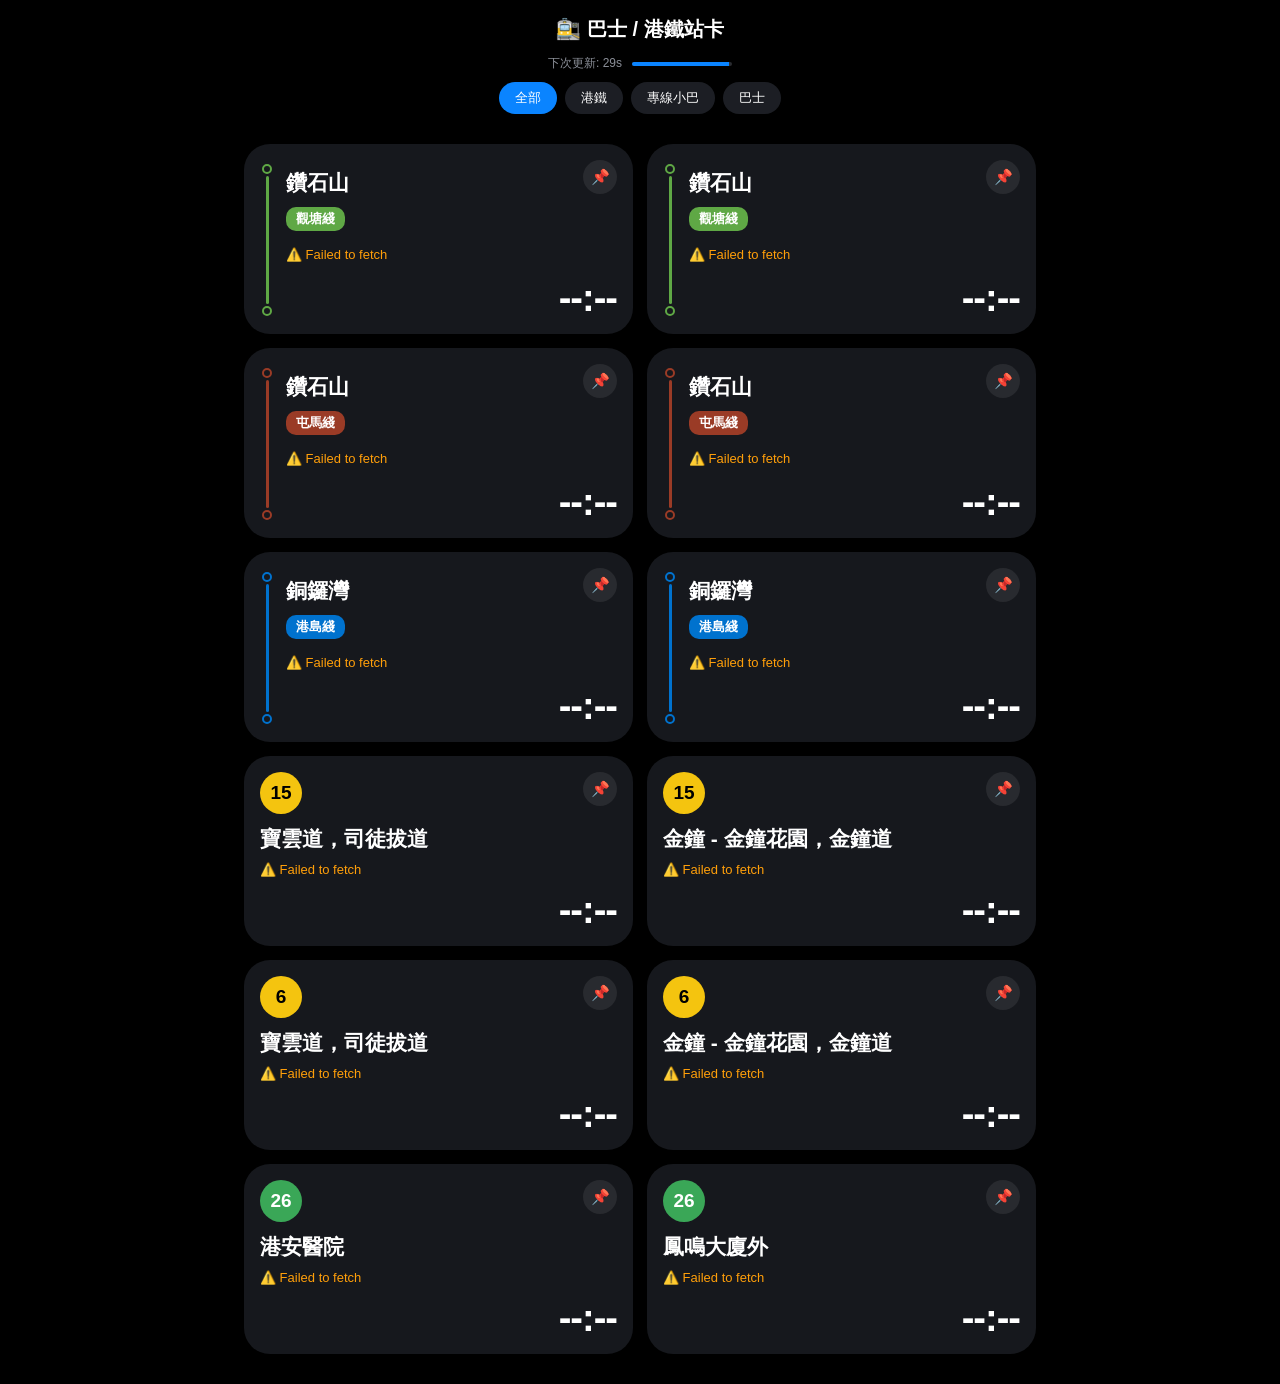
==== commit 18df6403: "Update hkah-traffic.html" ====
--- a/hkah-traffic.html
+++ b/hkah-traffic.html
@@ -140,8 +140,13 @@
   { title:"金鐘 - 金鐘花園，金鐘道", route:"6",  stop:"001136" },
 ];
 
+/* ---- GMB：region 係 "HKI"/"KLN"/"NT"，route 係路線編號
+   stopMatch 係站名關鍵字（用嚟喺 route-stop 清單裡面搵對應嗰個站）
+   occurrence：如果同一名稱嘅站喺路線裡面出現多次，用呢個揀第幾個（預設1）
+   direction：如果知道 route_seq 對應嘅方向係第幾個 (1或2)，可以加呢個縮窄範圍，唔加就兩邊都搵 ---- */
 const GMB_CONFIG = [
-  // 保留你原本嗰個 GMB_CONFIG 就得
+  { title:"港安醫院",   region:"HKI", route:"26", stopMatch:"港安醫院", occurrence:1 },
+  { title:"鳳鳴大廈外", region:"HKI", route:"26", stopMatch:"鳳鳴大廈", occurrence:1 },
 ];
 
 /* ========== 共用function ========== */
@@ -294,13 +299,80 @@
   }catch(e){ setCardError(cardId, e.message); }
 }
 
-/* ========== GMB fetch（用你原本嗰套邏輯，只係最後改用 setCardData） ========== */
+/* ========== GMB fetch：三層 API（route → route-stop → eta），帶 cache ========== */
+
+const gmbRouteCache = {};   // key: region-route  → routeList
+const gmbStopCache = {};    // key: routeId-routeSeq → stops[]
+
+async function fetchGmbRoute(region, route){
+  const key = `${region}-${route}`;
+  if(gmbRouteCache[key]) return gmbRouteCache[key];
+  const res = await fetch(`https://data.etagmb.gov.hk/route/${region}/${route}`);
+  const json = await res.json();
+  const routeData = json.data;
+  const routeList = Array.isArray(routeData) ? routeData : (routeData ? [routeData] : []);
+  gmbRouteCache[key] = routeList;
+  return routeList;
+}
+
+async function fetchGmbRouteStops(routeId, routeSeq){
+  const key = `${routeId}-${routeSeq}`;
+  if(gmbStopCache[key]) return gmbStopCache[key];
+  const res = await fetch(`https://data.etagmb.gov.hk/route-stop/${routeId}/${routeSeq}`);
+  const json = await res.json();
+  const stops = (json.data && json.data.route_stops) ? json.data.route_stops : [];
+  gmbStopCache[key] = stops;
+  return stops;
+}
+
+// 搵到目標站之後，攞返 route_id / route_seq / stop_seq / dest 名
+async function findGmbStop(cfg){
+  const routeList = await fetchGmbRoute(cfg.region, cfg.route);
+  if(routeList.length===0) throw new Error("搵唔到路線資料");
+
+  const matches = [];
+  for(const r of routeList){
+    const routeId = r.route_id;
+    for(const dirInfo of (r.directions || [])){
+      // 如果指定咗 direction，就淨係搵嗰個方向
+      if(cfg.direction && dirInfo.route_seq !== cfg.direction) continue;
+      const stops = await fetchGmbRouteStops(routeId, dirInfo.route_seq);
+      stops.forEach(s=>{
+        if(s.name_tc && s.name_tc.includes(cfg.stopMatch)){
+          matches.push({
+            route_id: routeId,
+            route_seq: dirInfo.route_seq,
+            stop_seq: s.stop_seq,
+            name: s.name_tc,
+            dest: dirInfo.dest_tc,
+          });
+        }
+      });
+    }
+  }
+
+  if(matches.length===0) throw new Error(`搵唔到站名含「${cfg.stopMatch}」`);
+  const occIdx = (cfg.occurrence || 1) - 1;
+  return matches[occIdx] || matches[0];
+}
 
 async function loadGmbCard(cfg, cardId){
   try{
-    // ...呢度保留你原本 loadGMB() 嗰套 route/stop 配對邏輯...
-    // 最後攞到 items（絕對時間陣列）之後：
-    // setCardData(cardId, cfg.destLabel || "", items.map(i=>i.eta));
+    const found = await findGmbStop(cfg);
+    const url = `https://data.etagmb.gov.hk/eta/route-stop/${found.route_id}/${found.route_seq}/${found.stop_seq}`;
+    const res = await fetch(url);
+    const json = await res.json();
+
+    // GMB ETA 回應結構有機會係 data.eta 或者 data[0].eta，做多重fallback
+    let etaArr = json?.data?.eta
+      || json?.data?.[0]?.eta
+      || (Array.isArray(json?.data) ? json.data.flatMap(d => d.eta || []) : [])
+      || [];
+
+    if(etaArr.length===0){ setCardError(cardId, "暫無班次"); return; }
+
+    const absTimes = etaArr.slice(0,3).map(t => t.eta || t.timestamp);
+    setCardData(cardId, cfg.destLabel || found.dest || found.name, absTimes);
   }catch(e){ setCardError(cardId, e.message); }
 }
 
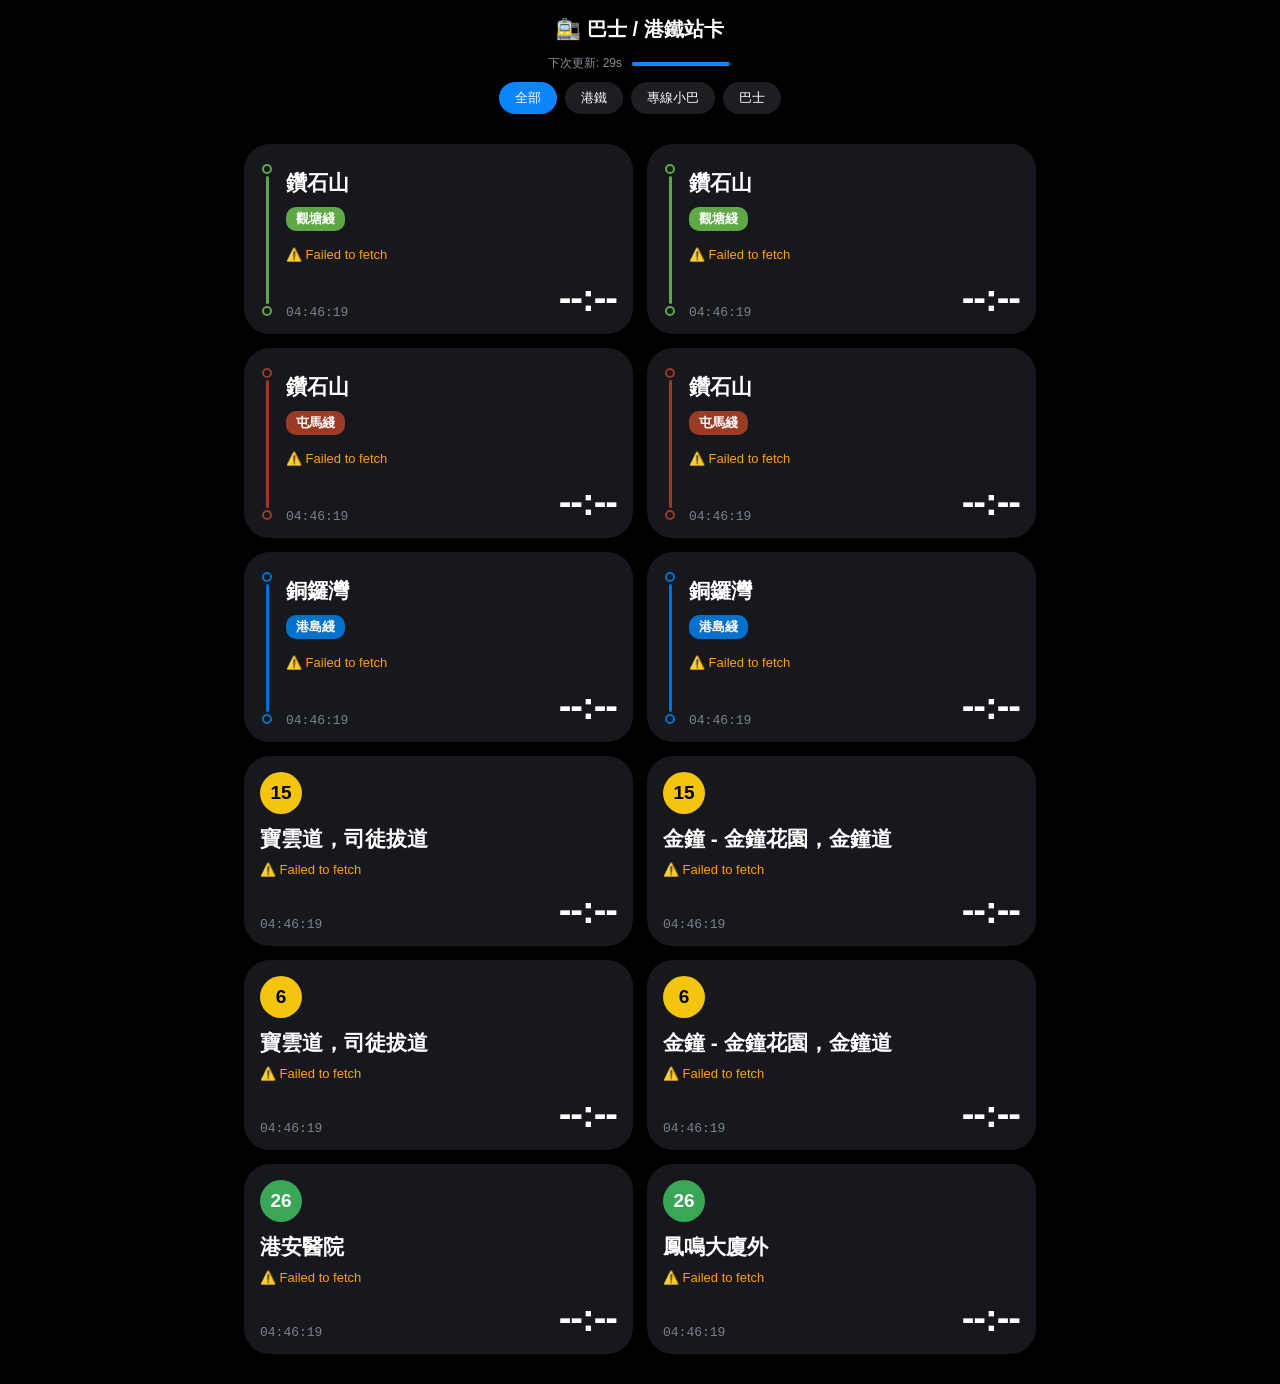
==== commit ee823db7: "Refactor card layout and state management Updated card layout and removed pin badge from display. En" ====
--- a/hkah-traffic.html
+++ b/hkah-traffic.html
@@ -52,7 +52,7 @@
     min-height:190px;
   }
 
-  .card-top{ display:flex; justify-content:space-between; align-items:flex-start; }
+  .card-top{ display:flex; justify-content:flex-start; align-items:flex-start; }
   .route-badge{
     width:42px; height:42px; border-radius:50%;
     display:flex; align-items:center; justify-content:center;
@@ -60,12 +60,6 @@
     background:#F4C40F; /* 巴士：黃色 */
   }
   .route-badge.gmb{ background:#3aa757; color:#fff; } /* 專線小巴：綠色 */
-  .pin-badge{
-    width:34px; height:34px; border-radius:50%;
-    background:rgba(255,255,255,.08);
-    display:flex; align-items:center; justify-content:center;
-    font-size:15px; color:#ccc;
-  }
 
   .stop-name{ font-size:21px; font-weight:800; margin-top:10px; line-height:1.25; }
   .direction{ font-size:15px; color:#b8bcc4; margin-top:2px; }
@@ -176,7 +170,6 @@
   div.innerHTML=`
     <div class="card-top">
       <div class="route-badge ${badgeClass}">${badgeText}</div>
-      <div class="pin-badge">📌</div>
     </div>
     <div class="stop-name">${title}</div>
     <div class="direction body-direction">載入中…</div>
@@ -203,7 +196,6 @@
     <div class="mtr-content">
       <div class="card-top">
         <div class="stop-name">${cfg.title}</div>
-        <div class="pin-badge">📌</div>
       </div>
       <div class="line-pill" style="background:${color}">${LINE_NAMES[cfg.line]||cfg.line}</div>
       <div class="direction body-direction">載入中…</div>
@@ -221,12 +213,18 @@
 const state = {};
 
 function setCardData(cardId, direction, etaAbsArr){
-  state[cardId] = { direction, etaAbs: etaAbsArr, error:null };
+  state[cardId] = {
+    direction,
+    etaAbs: etaAbsArr,
+    error:null,
+    lastUpdate: new Date()   // 只有真正攞到新資料先更新
+  };
   renderCard(cardId);
 }
 function setCardError(cardId, msg){
   if(!state[cardId]) state[cardId] = { direction:"", etaAbs:[] };
   state[cardId].error = msg;
+  state[cardId].lastUpdate = new Date();  // 出錯亦當作一次「更新嘗試」
   renderCard(cardId);
 }
 
@@ -240,21 +238,26 @@
   const tsEl  = card.querySelector(".body-timestamp");
   const bigEl = card.querySelector(".body-bigcountdown");
 
+  const tsText = s.lastUpdate ? s.lastUpdate.toTimeString().slice(0,8) : "";
+
   if(s.error && (!s.etaAbs || s.etaAbs.length===0)){
     dirEl.textContent = "";
     etaEl.innerHTML = `<span class="error-text">⚠️ ${s.error}</span>`;
     bigEl.textContent = "--:--";
-    tsEl.textContent = "";
+    tsEl.textContent = tsText;
     return;
   }
 
   const secsArr = s.etaAbs.map(secsLeft);
   dirEl.textContent = "往 " + s.direction;
-  etaEl.textContent = secsArr.map(sec=>{
+
+  // 跳過第一班（已經係右下大字顯示），淨係顯示第二、第三班
+  etaEl.textContent = secsArr.slice(1).map(sec=>{
     if(sec===null) return "--";
     return Math.max(0, Math.round(sec/60)) + "分";
   }).join(" / ");
-  tsEl.textContent = new Date().toTimeString().slice(0,8);
+
+  tsEl.textContent = tsText;
   bigEl.textContent = bigCountdownText(secsArr[0]);
   bigEl.classList.toggle("soon", secsArr[0]!==null && secsArr[0]<=60);
 }
@@ -334,7 +337,6 @@
   for(const r of routeList){
     const routeId = r.route_id;
     for(const dirInfo of (r.directions || [])){
-      // 如果指定咗 direction，就淨係搵嗰個方向
       if(cfg.direction && dirInfo.route_seq !== cfg.direction) continue;
       const stops = await fetchGmbRouteStops(routeId, dirInfo.route_seq);
       stops.forEach(s=>{
@@ -363,7 +365,6 @@
     const res = await fetch(url);
     const json = await res.json();
 
-    // GMB ETA 回應結構有機會係 data.eta 或者 data[0].eta，做多重fallback
     let etaArr = json?.data?.eta
       || json?.data?.[0]?.eta
       || (Array.isArray(json?.data) ? json.data.flatMap(d => d.eta || []) : [])
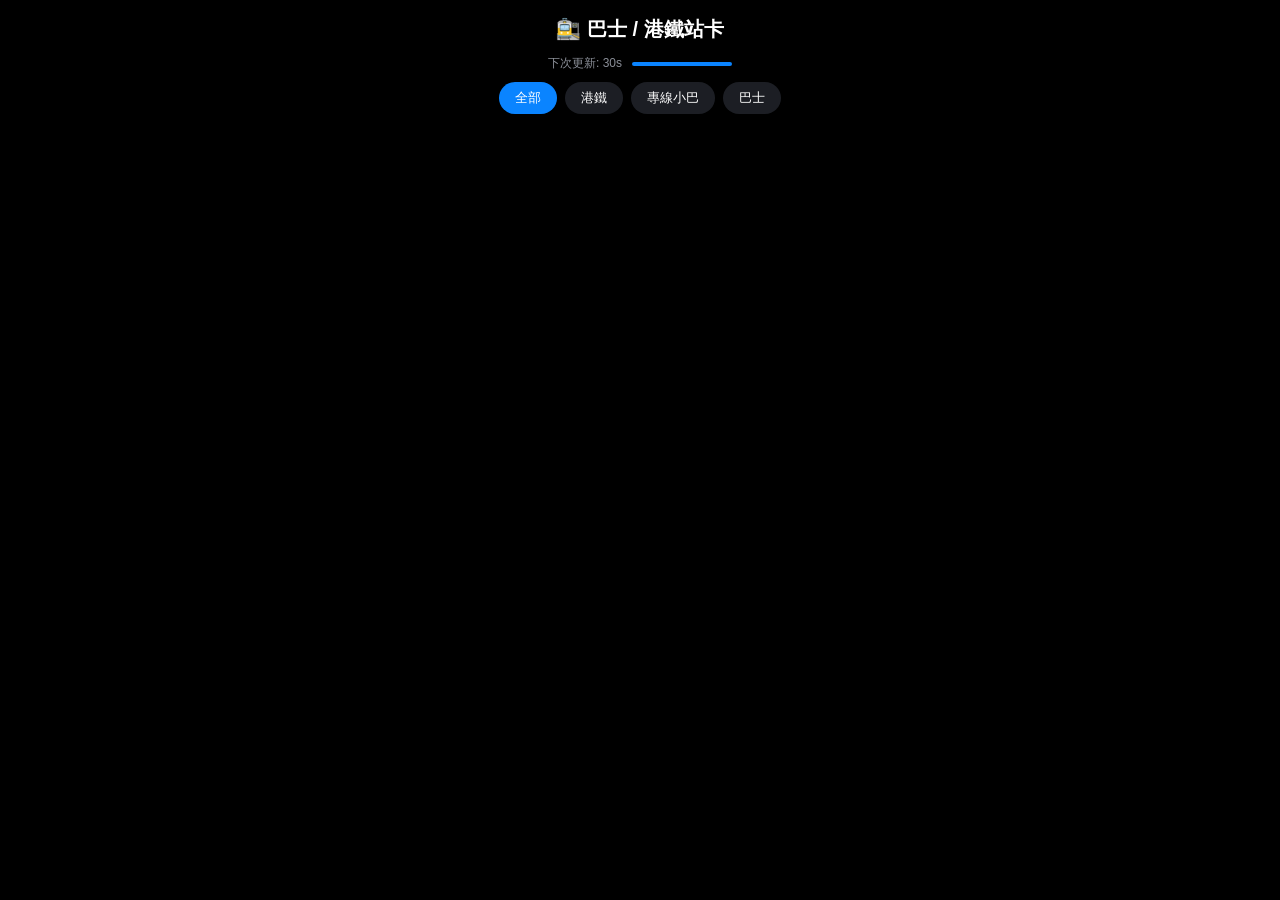
==== commit bd321a87: "Refactor GMB fetch logic and improve error handling" ====
--- a/hkah-traffic.html
+++ b/hkah-traffic.html
@@ -302,10 +302,10 @@
   }catch(e){ setCardError(cardId, e.message); }
 }
 
-/* ========== GMB fetch：三層 API（route → route-stop → eta），帶 cache ========== */
-
-const gmbRouteCache = {};   // key: region-route  → routeList
-const gmbStopCache = {};    // key: routeId-routeSeq → stops[]
+/* ========== GMB fetch：三層 API，帶cache + 雙URL fallback + debug log ========== */
+
+const gmbRouteCache = {};
+const gmbStopCache = {};
 
 async function fetchGmbRoute(region, route){
   const key = `${region}-${route}`;
@@ -328,54 +328,78 @@
   return stops;
 }
 
-// 搵到目標站之後，攞返 route_id / route_seq / stop_seq / dest 名
-async function findGmbStop(cfg){
-  const routeList = await fetchGmbRoute(cfg.region, cfg.route);
-  if(routeList.length===0) throw new Error("搵唔到路線資料");
-
-  const matches = [];
-  for(const r of routeList){
-    const routeId = r.route_id;
-    for(const dirInfo of (r.directions || [])){
-      if(cfg.direction && dirInfo.route_seq !== cfg.direction) continue;
-      const stops = await fetchGmbRouteStops(routeId, dirInfo.route_seq);
-      stops.forEach(s=>{
-        if(s.name_tc && s.name_tc.includes(cfg.stopMatch)){
-          matches.push({
-            route_id: routeId,
-            route_seq: dirInfo.route_seq,
-            stop_seq: s.stop_seq,
-            name: s.name_tc,
-            dest: dirInfo.dest_tc,
-          });
-        }
-      });
-    }
-  }
-
-  if(matches.length===0) throw new Error(`搵唔到站名含「${cfg.stopMatch}」`);
-  const occIdx = (cfg.occurrence || 1) - 1;
-  return matches[occIdx] || matches[0];
-}
-
 async function loadGmbCard(cfg, cardId){
   try{
-    const found = await findGmbStop(cfg);
-    const url = `https://data.etagmb.gov.hk/eta/route-stop/${found.route_id}/${found.route_seq}/${found.stop_seq}`;
-    const res = await fetch(url);
-    const json = await res.json();
-
-    let etaArr = json?.data?.eta
-      || json?.data?.[0]?.eta
-      || (Array.isArray(json?.data) ? json.data.flatMap(d => d.eta || []) : [])
-      || [];
-
-    if(etaArr.length===0){ setCardError(cardId, "暫無班次"); return; }
-
-    const absTimes = etaArr.slice(0,3).map(t => t.eta || t.timestamp);
+    const routeList = await fetchGmbRoute(cfg.region, cfg.route);
+    if(routeList.length===0){ setCardError(cardId, "搵唔到路線資料"); return; }
+
+    // 搵晒所有方向、所有站，撞名嘅全部記錄落嚟
+    let matches = [];
+    for(const r of routeList){
+      const routeId = r.route_id;
+      for(const dirInfo of (r.directions || [])){
+        const routeSeq = dirInfo.route_seq;
+        const stops = await fetchGmbRouteStops(routeId, routeSeq);
+        stops.forEach(s=>{
+          if(s.name_tc && s.name_tc.includes(cfg.stopMatch)){
+            matches.push({
+              route_id: routeId,
+              route_seq: routeSeq,
+              stop_id: s.stop_id,
+              stop_seq: s.stop_seq,
+              name: s.name_tc,
+              dest: dirInfo.dest_tc,
+            });
+          }
+        });
+      }
+    }
+
+    if(matches.length===0){ setCardError(cardId, `搵唔到站名含「${cfg.stopMatch}」`); return; }
+
+    const occIdx = (cfg.occurrence || 1) - 1;
+    const found = matches[occIdx] || matches[0];
+
+    // 同時試兩種參數順序（route_seq/stop_seq 掉轉），兼容API實際行為
+    const urlsToTry = [
+      `https://data.etagmb.gov.hk/eta/route-stop/${found.route_id}/${found.route_seq}/${found.stop_seq}`,
+      `https://data.etagmb.gov.hk/eta/route-stop/${found.route_id}/${found.stop_seq}/${found.route_seq}`,
+    ];
+
+    let absTimes = [];
+    for(const url of urlsToTry){
+      try{
+        const etaRes = await fetch(url);
+        const etaJson = await etaRes.json();
+        console.log(`[GMB DEBUG] ${cfg.title} → ${url}`, etaJson); // F12睇實際結構
+
+        let etaArr = etaJson?.data?.[0]?.eta
+          || etaJson?.data?.eta
+          || (Array.isArray(etaJson?.data) ? etaJson.data.flatMap(d => d.eta || []) : null)
+          || [];
+
+        if(etaArr.length > 0){
+          absTimes = etaArr.slice(0,3).map(t => t.eta || t.timestamp);
+          break; // 呢個URL work，停手
+        }
+      }catch(err){
+        console.warn(`[GMB DEBUG] 失敗: ${url}`, err.message);
+      }
+    }
+
+    if(absTimes.length===0){ setCardError(cardId, "暫無班次"); return; }
+
     setCardData(cardId, cfg.destLabel || found.dest || found.name, absTimes);
-  }catch(e){ setCardError(cardId, e.message); }
-}
+
+  }catch(e){
+    setCardError(cardId, "讀取失敗: " + e.message);
+  }
+}
+
+const GMB_CONFIG = [
+  { title:"港安醫院",   region:"HKI", route:"26", stopMatch:"港安醫院", occurrence:1 },
+  { title:"鳳鳴大廈外", region:"HKI", route:"26", stopMatch:"鳳鳴大廈", occurrence:1 },
+];
 
 /* ========== 初始化畫面 ========== */
 
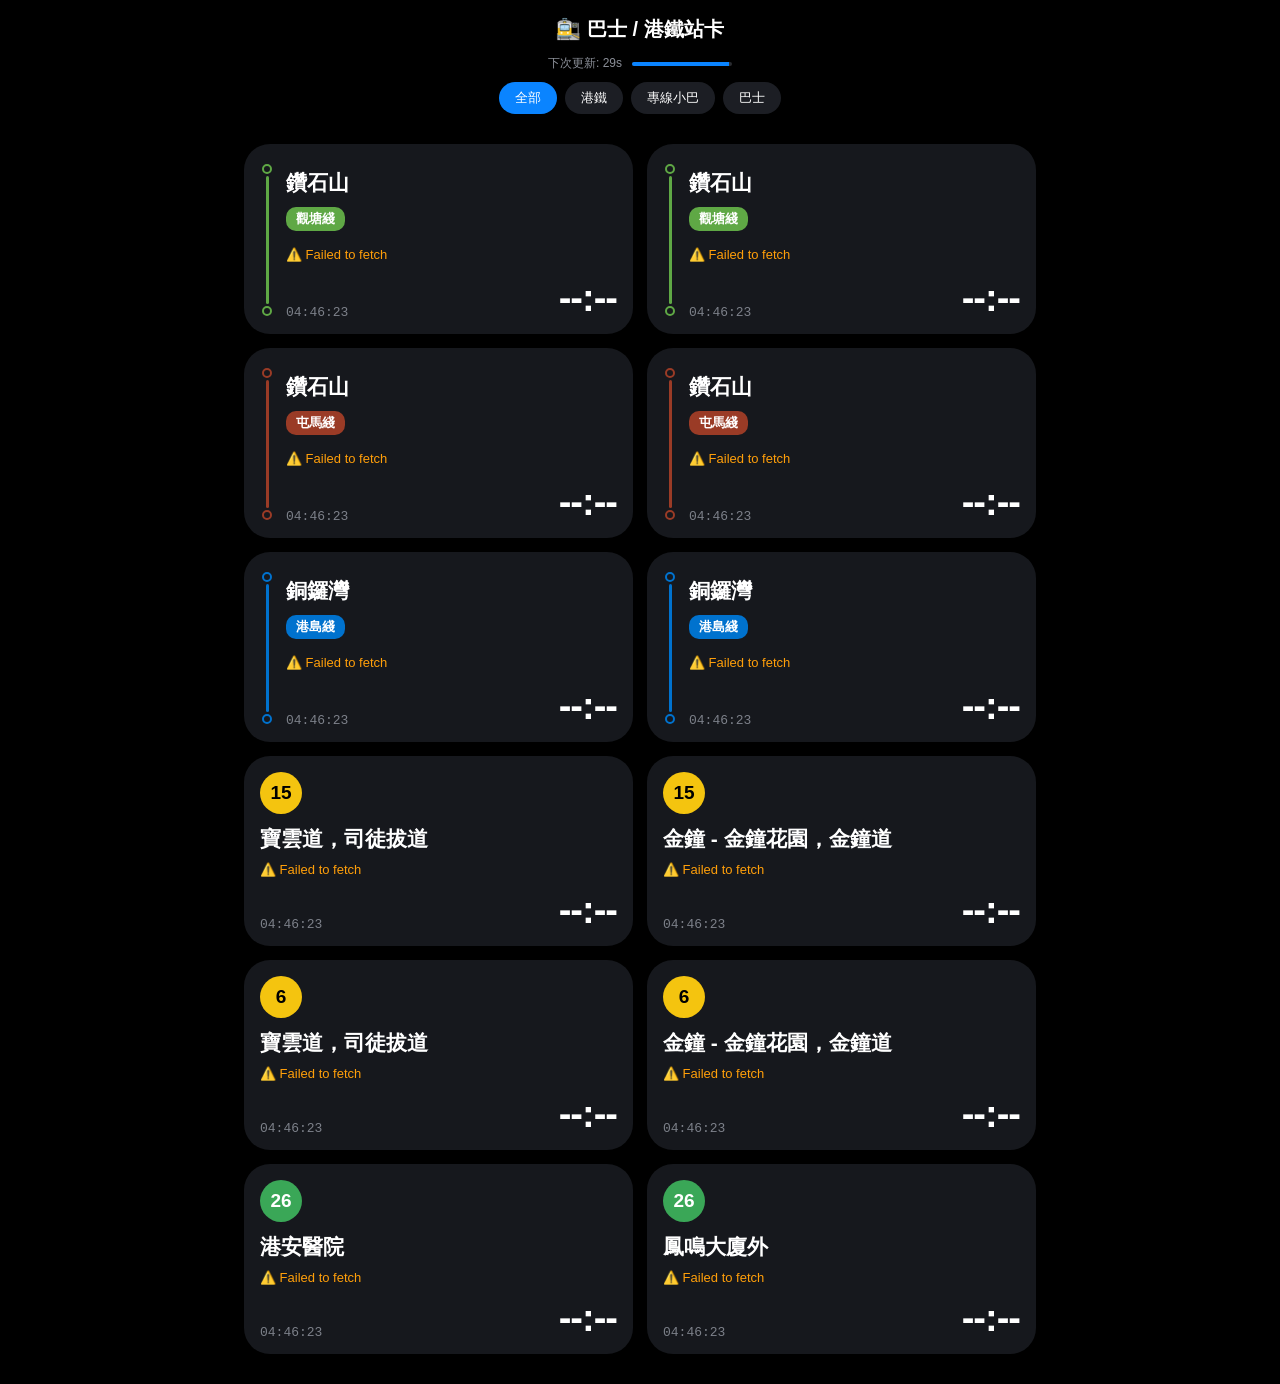
==== commit f54ffda3: "Revert" ====
--- a/hkah-traffic.html
+++ b/hkah-traffic.html
@@ -302,10 +302,10 @@
   }catch(e){ setCardError(cardId, e.message); }
 }
 
-/* ========== GMB fetch：三層 API，帶cache + 雙URL fallback + debug log ========== */
-
-const gmbRouteCache = {};
-const gmbStopCache = {};
+/* ========== GMB fetch：三層 API（route → route-stop → eta），帶 cache ========== */
+
+const gmbRouteCache = {};   // key: region-route  → routeList
+const gmbStopCache = {};    // key: routeId-routeSeq → stops[]
 
 async function fetchGmbRoute(region, route){
   const key = `${region}-${route}`;
@@ -328,78 +328,54 @@
   return stops;
 }
 
+// 搵到目標站之後，攞返 route_id / route_seq / stop_seq / dest 名
+async function findGmbStop(cfg){
+  const routeList = await fetchGmbRoute(cfg.region, cfg.route);
+  if(routeList.length===0) throw new Error("搵唔到路線資料");
+
+  const matches = [];
+  for(const r of routeList){
+    const routeId = r.route_id;
+    for(const dirInfo of (r.directions || [])){
+      if(cfg.direction && dirInfo.route_seq !== cfg.direction) continue;
+      const stops = await fetchGmbRouteStops(routeId, dirInfo.route_seq);
+      stops.forEach(s=>{
+        if(s.name_tc && s.name_tc.includes(cfg.stopMatch)){
+          matches.push({
+            route_id: routeId,
+            route_seq: dirInfo.route_seq,
+            stop_seq: s.stop_seq,
+            name: s.name_tc,
+            dest: dirInfo.dest_tc,
+          });
+        }
+      });
+    }
+  }
+
+  if(matches.length===0) throw new Error(`搵唔到站名含「${cfg.stopMatch}」`);
+  const occIdx = (cfg.occurrence || 1) - 1;
+  return matches[occIdx] || matches[0];
+}
+
 async function loadGmbCard(cfg, cardId){
   try{
-    const routeList = await fetchGmbRoute(cfg.region, cfg.route);
-    if(routeList.length===0){ setCardError(cardId, "搵唔到路線資料"); return; }
-
-    // 搵晒所有方向、所有站，撞名嘅全部記錄落嚟
-    let matches = [];
-    for(const r of routeList){
-      const routeId = r.route_id;
-      for(const dirInfo of (r.directions || [])){
-        const routeSeq = dirInfo.route_seq;
-        const stops = await fetchGmbRouteStops(routeId, routeSeq);
-        stops.forEach(s=>{
-          if(s.name_tc && s.name_tc.includes(cfg.stopMatch)){
-            matches.push({
-              route_id: routeId,
-              route_seq: routeSeq,
-              stop_id: s.stop_id,
-              stop_seq: s.stop_seq,
-              name: s.name_tc,
-              dest: dirInfo.dest_tc,
-            });
-          }
-        });
-      }
-    }
-
-    if(matches.length===0){ setCardError(cardId, `搵唔到站名含「${cfg.stopMatch}」`); return; }
-
-    const occIdx = (cfg.occurrence || 1) - 1;
-    const found = matches[occIdx] || matches[0];
-
-    // 同時試兩種參數順序（route_seq/stop_seq 掉轉），兼容API實際行為
-    const urlsToTry = [
-      `https://data.etagmb.gov.hk/eta/route-stop/${found.route_id}/${found.route_seq}/${found.stop_seq}`,
-      `https://data.etagmb.gov.hk/eta/route-stop/${found.route_id}/${found.stop_seq}/${found.route_seq}`,
-    ];
-
-    let absTimes = [];
-    for(const url of urlsToTry){
-      try{
-        const etaRes = await fetch(url);
-        const etaJson = await etaRes.json();
-        console.log(`[GMB DEBUG] ${cfg.title} → ${url}`, etaJson); // F12睇實際結構
-
-        let etaArr = etaJson?.data?.[0]?.eta
-          || etaJson?.data?.eta
-          || (Array.isArray(etaJson?.data) ? etaJson.data.flatMap(d => d.eta || []) : null)
-          || [];
-
-        if(etaArr.length > 0){
-          absTimes = etaArr.slice(0,3).map(t => t.eta || t.timestamp);
-          break; // 呢個URL work，停手
-        }
-      }catch(err){
-        console.warn(`[GMB DEBUG] 失敗: ${url}`, err.message);
-      }
-    }
-
-    if(absTimes.length===0){ setCardError(cardId, "暫無班次"); return; }
-
+    const found = await findGmbStop(cfg);
+    const url = `https://data.etagmb.gov.hk/eta/route-stop/${found.route_id}/${found.route_seq}/${found.stop_seq}`;
+    const res = await fetch(url);
+    const json = await res.json();
+
+    let etaArr = json?.data?.eta
+      || json?.data?.[0]?.eta
+      || (Array.isArray(json?.data) ? json.data.flatMap(d => d.eta || []) : [])
+      || [];
+
+    if(etaArr.length===0){ setCardError(cardId, "暫無班次"); return; }
+
+    const absTimes = etaArr.slice(0,3).map(t => t.eta || t.timestamp);
     setCardData(cardId, cfg.destLabel || found.dest || found.name, absTimes);
-
-  }catch(e){
-    setCardError(cardId, "讀取失敗: " + e.message);
-  }
-}
-
-const GMB_CONFIG = [
-  { title:"港安醫院",   region:"HKI", route:"26", stopMatch:"港安醫院", occurrence:1 },
-  { title:"鳳鳴大廈外", region:"HKI", route:"26", stopMatch:"鳳鳴大廈", occurrence:1 },
-];
+  }catch(e){ setCardError(cardId, e.message); }
+}
 
 /* ========== 初始化畫面 ========== */
 
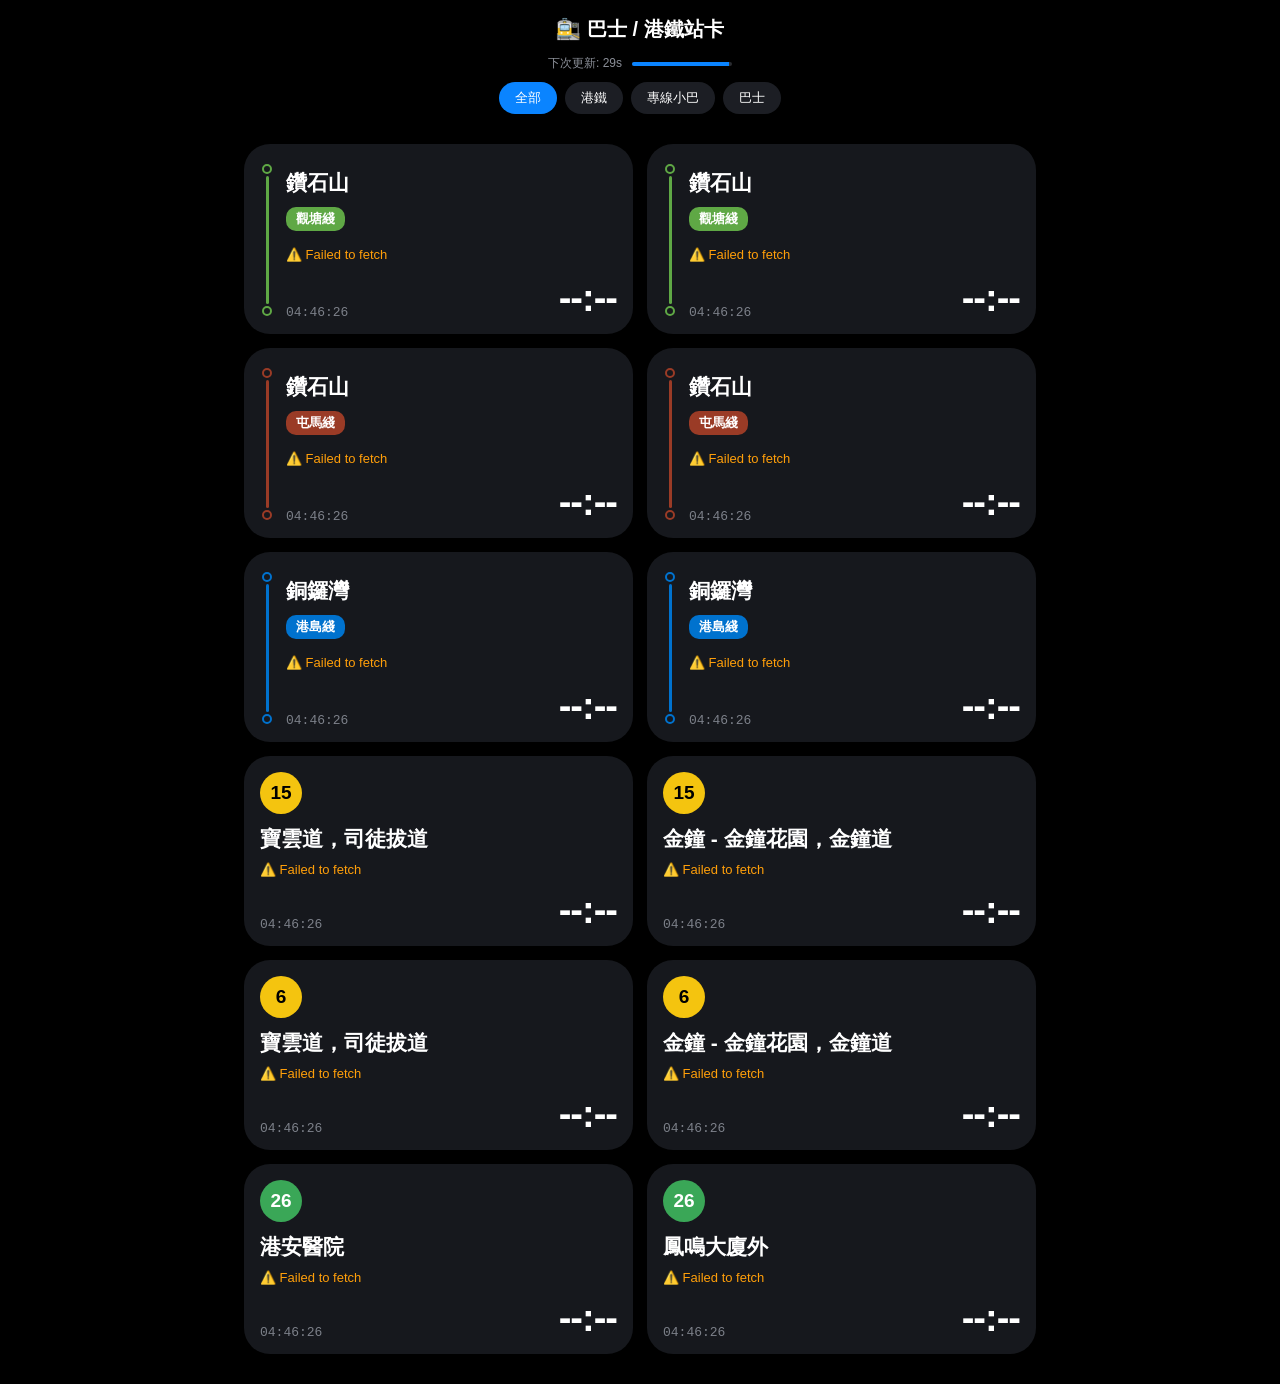
==== commit 680b6d0e: "Update destination handling in fetch response" ====
--- a/hkah-traffic.html
+++ b/hkah-traffic.html
@@ -298,7 +298,7 @@
     const json = await res.json();
     const arr = json.data || [];
     if(arr.length===0){ setCardError(cardId, "暫無班次"); return; }
-    setCardData(cardId, arr[0].dest || "", arr.slice(0,3).map(t=>t.eta));
+    setCardData(cardId, arr[0].dest_tc || arr[0].dest_en || "", arr.slice(0,3).map(t=>t.eta));
   }catch(e){ setCardError(cardId, e.message); }
 }
 
